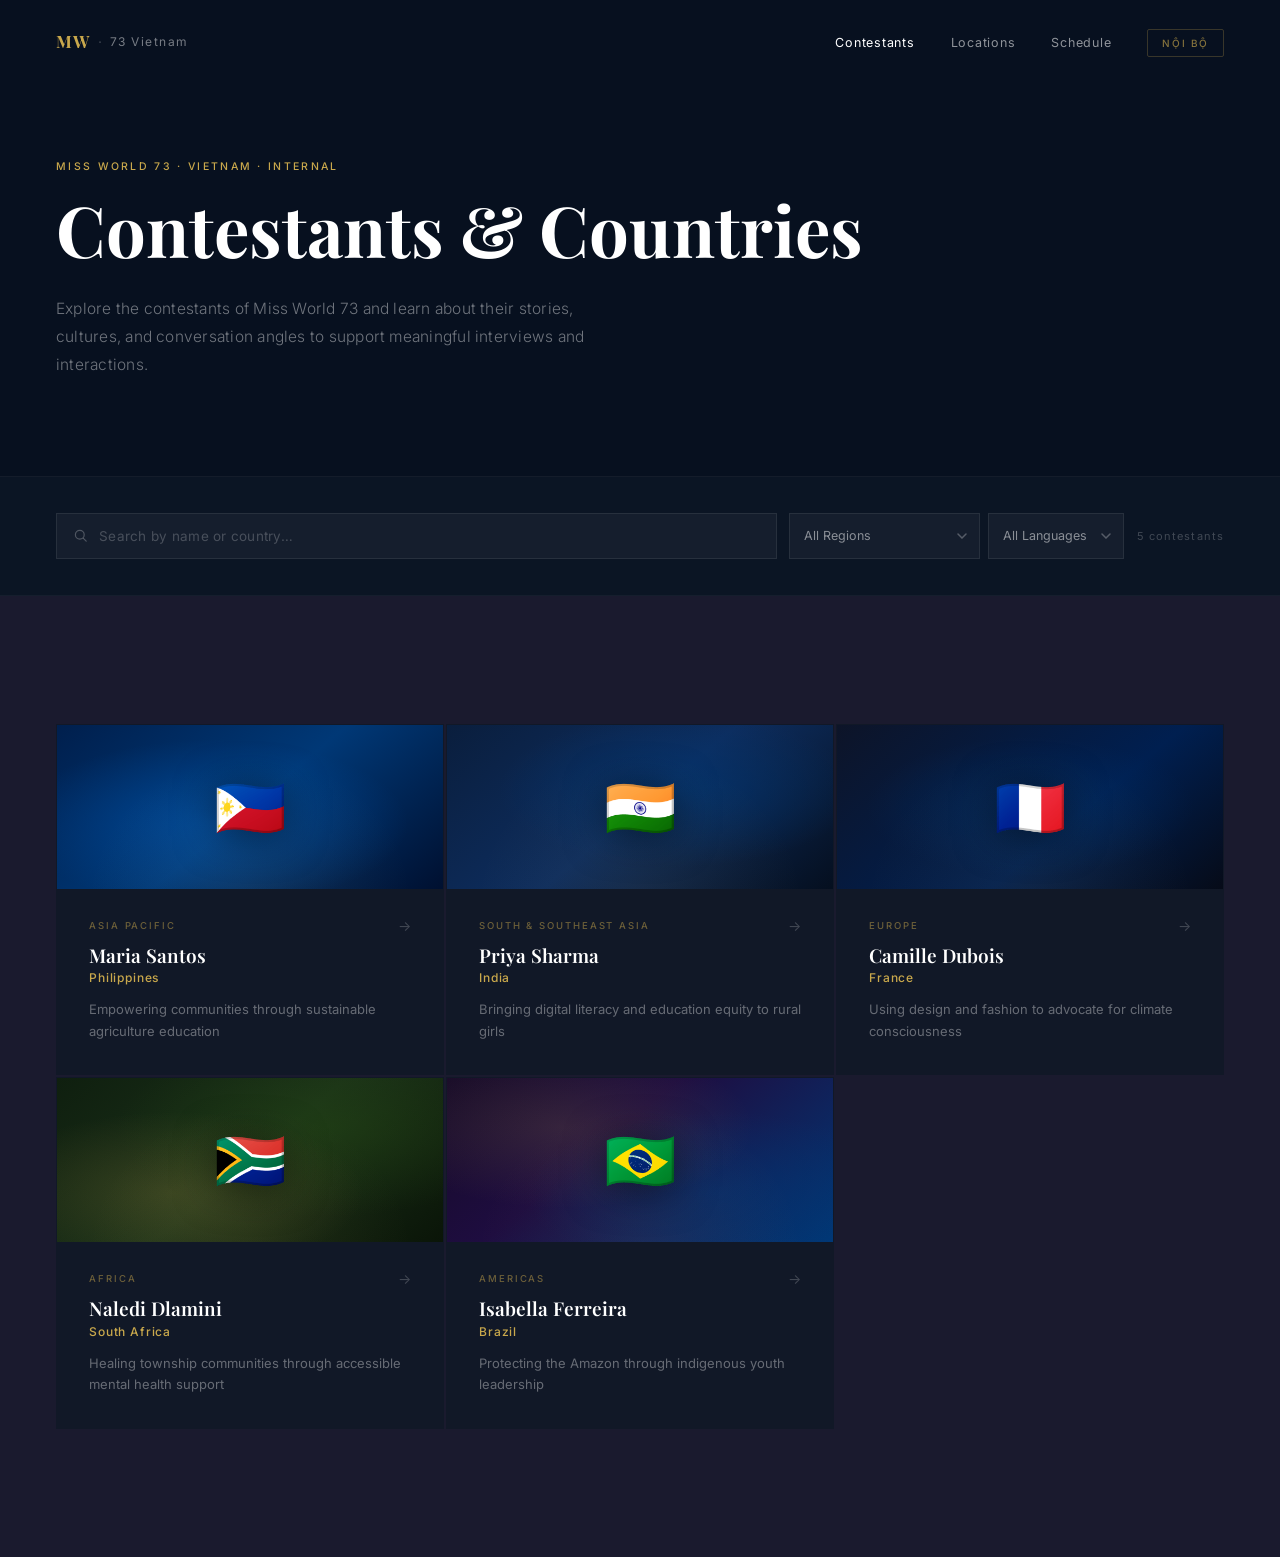
==== contestants.html @ beed7ecf "Initial commit for Miss World 73 Official Website" ====
<!DOCTYPE html>
<html lang="en">
<head>
  <meta charset="UTF-8" />
  <meta name="viewport" content="width=device-width, initial-scale=1.0" />
  <title>Contestants & Countries — Miss World 73 Vietnam</title>
  <link rel="preconnect" href="https://fonts.googleapis.com" />
  <link rel="preconnect" href="https://fonts.gstatic.com" crossorigin />
  <link href="https://fonts.googleapis.com/css2?family=Playfair+Display:ital,wght@0,400;0,600;0,700;1,400;1,600&family=Inter:wght@300;400;500;600&display=swap" rel="stylesheet" />
  <link rel="stylesheet" href="Team-Website/Prototype-v1/css/style.css" />
  <link rel="stylesheet" href="Team-Website/Prototype-v1/css/contestants.css" />
</head>
<body>

  <!-- Navigation -->
  <nav class="nav" id="nav">
    <div class="nav__inner">
      <a href="index.html" class="nav__logo">
        <span class="nav__logo-mark">MW</span>
        <span class="nav__logo-divider">·</span>
        <span class="nav__logo-text">73 Vietnam</span>
      </a>
      <ul class="nav__links">
        <li><a href="contestants.html" style="color:var(--white)">Contestants</a></li>
        <li><a href="locations.html">Locations</a></li>
        <li><a href="schedule.html">Schedule</a></li>
        <li><a href="#" class="nav__badge">Nội bộ</a></li>
      </ul>
      <button class="nav__hamburger" id="nav-hamburger" aria-label="Mở menu" aria-expanded="false">
        <span></span><span></span><span></span>
      </button>
    </div>
  </nav>

  <!-- Mobile Drawer -->
  <div class="nav__drawer" id="nav-drawer">
    <ul>
      <li><a href="index.html"><span class="nav__drawer-title">Home</span><span class="nav__drawer-sub">Miss World 73 Vietnam</span></a></li>
      <li><a href="presenter-team.html"><span class="nav__drawer-title">Connection Team</span><span class="nav__drawer-sub">Nhóm kết nối</span></a></li>
      <li><a href="contestants.html"><span class="nav__drawer-title">Contestants</span><span class="nav__drawer-sub">Thí sinh &amp; Quốc gia</span></a></li>
      <li><a href="locations.html"><span class="nav__drawer-title">Locations</span><span class="nav__drawer-sub">Địa điểm &amp; Văn hóa</span></a></li>
      <li><a href="interview-prep.html"><span class="nav__drawer-title">Interview Prep</span><span class="nav__drawer-sub">Chuẩn bị phỏng vấn</span></a></li>
      <li><a href="media-social.html"><span class="nav__drawer-title">Media &amp; Social</span><span class="nav__drawer-sub">Truyền thông</span></a></li>
      <li><a href="schedule.html"><span class="nav__drawer-title">Schedule</span><span class="nav__drawer-sub">Lịch trình sự kiện</span></a></li>
    </ul>
  </div>

  <!-- Page Header -->
  <section class="page-header">
    <div class="container">
      <div class="section-label">Miss World 73 · Vietnam · Internal</div>
      <h1 class="page-header__title">Contestants &amp; Countries</h1>
      <p class="page-header__desc">Explore the contestants of Miss World 73 and learn about their stories, cultures, and conversation angles to support meaningful interviews and interactions.</p>
    </div>
  </section>

  <!-- Search & Filter -->
  <section class="search-section">
    <div class="container">
      <div class="search-row">

        <div class="search-bar">
          <svg class="search-bar__icon" viewBox="0 0 20 20" fill="none">
            <circle cx="8.5" cy="8.5" r="5.5" stroke="currentColor" stroke-width="1.5"/>
            <path d="M13 13l3.5 3.5" stroke="currentColor" stroke-width="1.5" stroke-linecap="round"/>
          </svg>
          <input
            type="text"
            id="search-input"
            class="search-bar__input"
            placeholder="Search by name or country…"
            autocomplete="off"
          />
        </div>

        <div class="filters">
          <select id="filter-region" class="filter-select">
            <option value="">All Regions</option>
            <option value="Asia Pacific">Asia Pacific</option>
            <option value="South &amp; Southeast Asia">South &amp; Southeast Asia</option>
            <option value="Europe">Europe</option>
            <option value="Africa">Africa</option>
            <option value="Americas">Americas</option>
          </select>
          <select id="filter-language" class="filter-select">
            <option value="">All Languages</option>
            <option value="English">English</option>
            <option value="French">French</option>
            <option value="Spanish">Spanish</option>
            <option value="Portuguese">Portuguese</option>
            <option value="Hindi">Hindi</option>
            <option value="Filipino">Filipino</option>
            <option value="Zulu">Zulu</option>
            <option value="Xhosa">Xhosa</option>
            <option value="Tamil">Tamil</option>
          </select>
        </div>

        <div class="filter-count" id="filter-count"></div>

      </div>
    </div>
  </section>

  <!-- Contestant Grid -->
  <section class="contestants-section">
    <div class="container">
      <div class="contestants-grid" id="contestants-grid"></div>
      <div class="no-results" id="no-results">
        <p>No contestants match your search.</p>
      </div>
    </div>
  </section>

  <!-- Profile Modal -->
  <div class="profile-modal" id="profile-modal" aria-hidden="true">
    <div class="profile-modal__overlay" id="modal-overlay"></div>
    <div class="profile-modal__panel" id="modal-panel" role="dialog" aria-modal="true">
      <div class="profile-modal__topbar">
        <button class="profile-modal__close" id="modal-close" aria-label="Close profile">
          <svg viewBox="0 0 24 24" fill="none" width="18" height="18">
            <path d="M18 6L6 18M6 6l12 12" stroke="currentColor" stroke-width="1.5" stroke-linecap="round"/>
          </svg>
        </button>
      </div>
      <div class="profile-modal__content" id="modal-content"></div>
    </div>
  </div>

  <script src="Team-Website/Prototype-v1/js/main.js"></script>
  <script src="Team-Website/Prototype-v1/js/contestants.js"></script>
</body>
</html>
---- Team-Website/Prototype-v1/css/style.css ----
/* ============================================================
   VARIABLES
============================================================ */
:root {
  --blue:       #003876;
  --blue-mid:   #005BBB;
  --blue-soft:  #E8EFF8;
  --gold:       #C9A84C;
  --champagne:  #F5EDD6;
  --dark:       #1A1A2E;
  --mid:        #4A4A68;
  --light:      #F8F8FC;
  --white:      #ffffff;
  --hero-bg:    #07101f;

  --max-w: 1280px;
  --pad-x: 56px;
  --section-y: 128px;
}

/* ============================================================
   RESET
============================================================ */
*, *::before, *::after { margin: 0; padding: 0; box-sizing: border-box; }
html { scroll-behavior: smooth; font-size: 16px; }
body {
  font-family: 'Inter', sans-serif;
  background: var(--hero-bg);
  color: var(--light);
  overflow-x: hidden;
  -webkit-font-smoothing: antialiased;
}
a { text-decoration: none; color: inherit; }

/* ============================================================
   UTILITIES
============================================================ */
.container {
  max-width: var(--max-w);
  margin: 0 auto;
  padding: 0 var(--pad-x);
}

.section-label {
  font-size: 10.5px;
  font-weight: 500;
  letter-spacing: 0.22em;
  text-transform: uppercase;
  color: var(--gold);
  margin-bottom: 20px;
}

.reveal {
  opacity: 0;
  transform: translateY(28px);
  transition: opacity 0.75s ease, transform 0.75s ease;
}
.reveal.visible {
  opacity: 1;
  transform: translateY(0);
}

/* ============================================================
   NAVIGATION
============================================================ */
.nav {
  position: fixed;
  top: 0; left: 0; right: 0;
  z-index: 100;
  padding: 30px 0;
  transition: background 0.5s ease, padding 0.4s ease, border-color 0.5s ease;
  border-bottom: 1px solid transparent;
}
.nav.scrolled {
  background: rgba(7, 16, 31, 0.92);
  backdrop-filter: blur(16px);
  -webkit-backdrop-filter: blur(16px);
  padding: 20px 0;
  border-bottom-color: rgba(255, 255, 255, 0.06);
}

.nav__inner {
  max-width: var(--max-w);
  margin: 0 auto;
  padding: 0 var(--pad-x);
  display: flex;
  align-items: center;
  justify-content: space-between;
}

.nav__logo {
  display: flex;
  align-items: center;
  gap: 8px;
}
.nav__logo-mark {
  font-family: 'Playfair Display', serif;
  font-size: 17px;
  font-weight: 700;
  color: var(--gold);
  letter-spacing: 0.06em;
}
.nav__logo-divider {
  color: rgba(255,255,255,0.2);
  font-size: 14px;
}
.nav__logo-text {
  font-size: 12px;
  font-weight: 400;
  color: rgba(255,255,255,0.45);
  letter-spacing: 0.12em;
}

.nav__links {
  list-style: none;
  display: flex;
  align-items: center;
  gap: 36px;
}
.nav__links a {
  font-size: 12.5px;
  font-weight: 400;
  color: rgba(255,255,255,0.55);
  letter-spacing: 0.06em;
  transition: color 0.2s ease;
}
.nav__links a:hover { color: var(--white); }

.nav__badge {
  font-size: 10px !important;
  font-weight: 500 !important;
  letter-spacing: 0.16em !important;
  text-transform: uppercase;
  color: rgba(201,168,76,0.65) !important;
  border: 1px solid rgba(201,168,76,0.25);
  padding: 7px 14px;
  border-radius: 2px;
  transition: color 0.2s ease, border-color 0.2s ease !important;
}
.nav__badge:hover {
  color: var(--gold) !important;
  border-color: rgba(201,168,76,0.6) !important;
}

/* ============================================================
   NAV HAMBURGER + MOBILE DRAWER
============================================================ */
.nav__hamburger {
  display: none;
  flex-direction: column;
  justify-content: center;
  gap: 5px;
  width: 38px;
  height: 38px;
  background: none;
  border: none;
  cursor: pointer;
  padding: 4px;
}
.nav__hamburger span {
  display: block;
  width: 22px;
  height: 1.5px;
  background: rgba(255,255,255,0.65);
  transition: transform 0.32s ease, opacity 0.22s ease;
  border-radius: 1px;
}
.nav__hamburger.open span:nth-child(1) {
  transform: translateY(6.5px) rotate(45deg);
}
.nav__hamburger.open span:nth-child(2) {
  opacity: 0;
  transform: scaleX(0);
}
.nav__hamburger.open span:nth-child(3) {
  transform: translateY(-6.5px) rotate(-45deg);
}

.nav__drawer {
  position: fixed;
  inset: 0;
  z-index: 98;
  background: rgba(4, 10, 22, 0.97);
  backdrop-filter: blur(20px);
  -webkit-backdrop-filter: blur(20px);
  display: flex;
  flex-direction: column;
  justify-content: center;
  padding: 100px 40px 80px;
  transform: translateX(100%);
  transition: transform 0.48s cubic-bezier(0.76, 0, 0.24, 1);
  pointer-events: none;
}
.nav__drawer.open {
  transform: translateX(0);
  pointer-events: all;
}
.nav__drawer ul {
  list-style: none;
  padding: 0;
  margin: 0;
}
.nav__drawer ul li {
  border-bottom: 1px solid rgba(255,255,255,0.06);
}
.nav__drawer ul li a {
  display: flex;
  flex-direction: column;
  padding: 18px 0;
  gap: 4px;
  text-decoration: none;
  transition: padding-left 0.25s ease;
}
.nav__drawer ul li a:hover {
  padding-left: 8px;
}
.nav__drawer ul li a .nav__drawer-title {
  font-family: 'Playfair Display', serif;
  font-size: clamp(22px, 5.5vw, 34px);
  font-weight: 600;
  color: rgba(255,255,255,0.75);
  transition: color 0.2s ease;
  line-height: 1.1;
}
.nav__drawer ul li a:hover .nav__drawer-title {
  color: var(--white);
}
.nav__drawer-sub {
  font-family: 'Inter', sans-serif;
  font-size: 10px;
  font-weight: 500;
  letter-spacing: 0.18em;
  text-transform: uppercase;
  color: rgba(201,168,76,0.5);
}

/* ============================================================
   HERO
============================================================ */
.hero {
  position: relative;
  height: 100vh;
  min-height: 600px;
  display: flex;
  align-items: center;
  overflow: hidden;
}

/* Hero photo layer */
.hero__photo {
  position: absolute;
  inset: 0;
  overflow: hidden;
}
.hero__photo img {
  width: 100%;
  height: 100%;
  object-fit: cover;
  object-position: center 60%;
  display: block;
}

/* Dark navy overlay on top of photo */
.hero__bg {
  position: absolute;
  inset: 0;
  background: rgba(4, 10, 22, 0.62);
}

/* Grain texture overlay */
.hero__bg::after {
  content: '';
  position: absolute;
  inset: 0;
  opacity: 0.3;
  background-image: url("data:image/svg+xml,%3Csvg xmlns='http://www.w3.org/2000/svg' width='300' height='300'%3E%3Cfilter id='n'%3E%3CfeTurbulence type='fractalNoise' baseFrequency='0.75' numOctaves='4' stitchTiles='stitch'/%3E%3C/filter%3E%3Crect width='300' height='300' filter='url(%23n)' opacity='0.08'/%3E%3C/svg%3E");
  background-size: 300px 300px;
  pointer-events: none;
}

/* Bottom fade */
.hero__vignette {
  position: absolute;
  inset: 0;
  background: linear-gradient(to bottom, transparent 55%, rgba(7,16,31,0.85) 100%);
  pointer-events: none;
}

/* Subtle gold accent line — decorative */
.hero__bg::before {
  content: '';
  position: absolute;
  left: var(--pad-x);
  top: 50%;
  transform: translateY(-50%);
  width: 1px;
  height: 180px;
  background: linear-gradient(to bottom, transparent, rgba(201,168,76,0.4), transparent);
}

.hero__content {
  position: relative;
  z-index: 2;
  max-width: var(--max-w);
  margin: 0 auto;
  padding: 0 var(--pad-x);
  padding-top: 72px;
  width: 100%;
}

.hero__label {
  font-size: 13px;
  font-weight: 500;
  letter-spacing: 0.18em;
  text-transform: uppercase;
  color: var(--gold);
  margin-bottom: 48px;
  opacity: 0;
  animation: fadeUp 0.9s ease 0.4s forwards;
}

.hero__headline {
  font-family: 'Playfair Display', serif;
  line-height: 0.9;
  margin-bottom: 48px;
  display: flex;
  flex-direction: column;
}

.line {
  display: block;
  font-size: clamp(44px, 6vw, 88px);
  font-weight: 700;
  color: var(--white);
  opacity: 0;
}
.line--1 {
  animation: fadeUp 0.9s ease 0.6s forwards;
  font-weight: 400;
  font-size: clamp(28px, 3.2vw, 48px);
  color: rgba(255,255,255,0.55);
  margin-bottom: 8px;
}
.line--2 {
  animation: fadeUp 0.9s ease 0.75s forwards;
  color: var(--white);
  font-weight: 700;
}

.hero__sub {
  font-size: 15px;
  font-weight: 300;
  color: rgba(255,255,255,0.48);
  line-height: 1.8;
  max-width: 500px;
  letter-spacing: 0.02em;
  opacity: 0;
  animation: fadeUp 0.9s ease 1.1s forwards;
}

.hero__scroll {
  position: absolute;
  bottom: 52px;
  left: 50%;
  transform: translateX(-50%);
  z-index: 2;
  display: flex;
  flex-direction: column;
  align-items: center;
  gap: 10px;
  opacity: 0;
  animation: fadeIn 1s ease 1.5s forwards;
}
.hero__scroll-label {
  font-size: 9.5px;
  font-weight: 500;
  letter-spacing: 0.22em;
  text-transform: uppercase;
  color: rgba(255,255,255,0.28);
}
.hero__scroll-line {
  width: 1px;
  height: 52px;
  background: linear-gradient(to bottom, rgba(201,168,76,0.55), transparent);
  animation: pulse 2.2s ease infinite;
}

/* ============================================================
   MISSION
============================================================ */
.mission {
  background: var(--light);
  color: var(--dark);
  padding: var(--section-y) 0;
}

.mission__intro {
  text-align: center;
  margin-bottom: 88px;
}
.mission__intro .section-label { color: var(--blue); }

.mission__heading {
  font-family: 'Playfair Display', serif;
  font-size: clamp(34px, 3.8vw, 54px);
  font-weight: 600;
  color: var(--dark);
  line-height: 1.18;
  max-width: 640px;
  margin: 0 auto 28px;
}
.mission__heading em {
  font-style: italic;
  color: var(--blue);
}

.mission__body {
  font-size: 15.5px;
  font-weight: 400;
  color: var(--mid);
  line-height: 1.8;
  max-width: 540px;
  margin: 0 auto;
}

.pillars {
  display: grid;
  grid-template-columns: repeat(3, 1fr);
  gap: 2px;
}

.pillar {
  background: var(--white);
  padding: 52px 44px;
  transition: background 0.3s ease;
}
.pillar:hover { background: var(--champagne); }

.pillar__num {
  font-size: 10px;
  font-weight: 500;
  letter-spacing: 0.22em;
  color: var(--gold);
  margin-bottom: 22px;
}
.pillar__title {
  font-family: 'Playfair Display', serif;
  font-size: 21px;
  font-weight: 600;
  color: var(--dark);
  margin-bottom: 16px;
  line-height: 1.25;
}
.pillar__text {
  font-size: 14.5px;
  color: var(--mid);
  line-height: 1.75;
}

/* ============================================================
   HUB
============================================================ */
.hub {
  background: var(--dark);
  padding: var(--section-y) 0;
}

.hub__header {
  margin-bottom: 60px;
}
.hub__heading {
  font-family: 'Playfair Display', serif;
  font-size: clamp(30px, 3.2vw, 46px);
  font-weight: 600;
  color: var(--white);
  margin-top: 8px;
  line-height: 1.2;
}

/* ============================================================
   GRID + CARDS
============================================================ */
.grid {
  display: grid;
  grid-template-columns: repeat(3, 1fr);
  gap: 2px;
}

.card {
  display: flex;
  flex-direction: column;
  background: #111827;
  overflow: hidden;
  transition: transform 0.32s ease;
  cursor: pointer;
}
.card:not(.card--disabled):hover {
  transform: translateY(-4px);
}
.card:not(.card--disabled):hover .card__visual-bg {
  transform: scale(1.06);
}
.card:not(.card--disabled):hover .card__arrow {
  transform: translateX(5px);
}

.card__visual {
  height: 196px;
  position: relative;
  overflow: hidden;
}

.card__visual-bg {
  position: absolute;
  inset: 0;
  transition: transform 0.55s ease;
}

/* Card visual gradients */
.card__visual-bg--blue {
  background:
    radial-gradient(ellipse at 40% 60%, rgba(0,91,187,0.5) 0%, transparent 60%),
    linear-gradient(140deg, #001f4d 0%, #003876 50%, #001030 100%);
}
.card__visual-bg--globe {
  background:
    radial-gradient(ellipse at 60% 40%, rgba(0,56,118,0.6) 0%, transparent 55%),
    linear-gradient(140deg, #0a1e3d 0%, #0d2d5e 50%, #050f1f 100%);
}
.card__visual-bg--vietnam {
  background:
    radial-gradient(ellipse at 30% 70%, rgba(201,168,76,0.18) 0%, transparent 50%),
    radial-gradient(ellipse at 70% 30%, rgba(40,80,20,0.4) 0%, transparent 55%),
    linear-gradient(140deg, #0f1f0f 0%, #1a3018 50%, #0a1508 100%);
}
.card__visual-bg--interview {
  background:
    radial-gradient(ellipse at 50% 50%, rgba(0,56,118,0.4) 0%, transparent 60%),
    linear-gradient(140deg, #0d1428 0%, #001f50 60%, #060b18 100%);
}
.card__visual-bg--media {
  background:
    radial-gradient(ellipse at 30% 30%, rgba(201,168,76,0.15) 0%, transparent 50%),
    radial-gradient(ellipse at 70% 70%, rgba(0,56,118,0.4) 0%, transparent 50%),
    linear-gradient(140deg, #160a28 0%, #1e0d40 40%, #003876 100%);
}
.card__visual-bg--schedule {
  background:
    radial-gradient(ellipse at 50% 40%, rgba(201,168,76,0.2) 0%, transparent 55%),
    linear-gradient(140deg, #1a1208 0%, #2e1f06 40%, #0f0a03 100%);
}
.card__visual-bg--casting {
  background: linear-gradient(140deg, #111111 0%, #1c1c1c 100%);
}

/* Subtle glow element inside card visual */
.card__visual-glow {
  position: absolute;
  inset: 0;
  background: radial-gradient(ellipse at 50% 110%, rgba(201,168,76,0.08) 0%, transparent 60%);
}

.card__body {
  padding: 32px 36px 36px;
  flex: 1;
  display: flex;
  flex-direction: column;
}

.card__meta {
  display: flex;
  align-items: center;
  justify-content: space-between;
  margin-bottom: 14px;
}

.card__num {
  font-size: 10px;
  font-weight: 500;
  letter-spacing: 0.22em;
  text-transform: uppercase;
  color: var(--gold);
}
.card__num--muted { color: rgba(255,255,255,0.18); }

.card__arrow {
  font-size: 16px;
  color: rgba(255,255,255,0.3);
  transition: transform 0.2s ease, color 0.2s ease;
}
.card:not(.card--disabled):hover .card__arrow { color: var(--gold); }

.card__title {
  font-family: 'Playfair Display', serif;
  font-size: 21px;
  font-weight: 600;
  color: var(--white);
  margin-bottom: 12px;
  line-height: 1.2;
}
.card__title--muted { color: rgba(255,255,255,0.22); }

.card__desc {
  font-size: 13.5px;
  color: rgba(255,255,255,0.42);
  line-height: 1.7;
  flex: 1;
}
.card__desc--muted { color: rgba(255,255,255,0.16); }

.card__soon {
  font-size: 9.5px;
  font-weight: 500;
  letter-spacing: 0.18em;
  text-transform: uppercase;
  color: rgba(255,255,255,0.22);
  border: 1px solid rgba(255,255,255,0.1);
  padding: 5px 10px;
  border-radius: 2px;
}

/* ============================================================
   FOOTER
============================================================ */
.footer {
  background: var(--hero-bg);
  border-top: 1px solid rgba(255,255,255,0.05);
  padding: 60px 0;
}

.footer__inner {
  display: flex;
  align-items: center;
  justify-content: space-between;
}

.footer__wordmark {
  display: block;
  font-family: 'Playfair Display', serif;
  font-size: 15px;
  font-weight: 600;
  color: rgba(255,255,255,0.7);
  margin-bottom: 8px;
  letter-spacing: 0.04em;
}
.footer__note {
  font-size: 12px;
  color: rgba(255,255,255,0.25);
  letter-spacing: 0.03em;
}
.footer__tag {
  font-size: 11px;
  color: rgba(255,255,255,0.18);
  letter-spacing: 0.12em;
  text-transform: uppercase;
}

/* ============================================================
   QUICK ACCESS
============================================================ */
.quick-access {
  background: #0b1524;
  border-top: 1px solid rgba(255,255,255,0.04);
  border-bottom: 1px solid rgba(255,255,255,0.04);
  padding: 56px 0;
}

.quick-access__header {
  margin-bottom: 28px;
}
.quick-access__header .section-label {
  margin-bottom: 0;
}

.quick-grid {
  display: grid;
  grid-template-columns: repeat(4, 1fr);
  gap: 2px;
}

.qcard {
  display: flex;
  flex-direction: column;
  padding: 28px 32px 32px;
  background: #111827;
  border: 1px solid rgba(201,168,76,0.08);
  transition: background 0.25s ease, border-color 0.25s ease;
  position: relative;
}
.qcard:hover {
  background: #151f30;
  border-color: rgba(201,168,76,0.25);
}
.qcard:hover .qcard__arrow {
  transform: translateX(4px);
  color: var(--gold);
}

.qcard__num {
  font-size: 10px;
  font-weight: 500;
  letter-spacing: 0.22em;
  color: rgba(201,168,76,0.5);
  margin-bottom: 16px;
}
.qcard__title {
  font-family: 'Playfair Display', serif;
  font-size: 17px;
  font-weight: 600;
  color: var(--white);
  margin-bottom: 6px;
  line-height: 1.2;
}
.qcard__sub {
  font-size: 12.5px;
  color: rgba(255,255,255,0.35);
  line-height: 1.5;
  flex: 1;
  margin-bottom: 20px;
}
.qcard__arrow {
  font-size: 15px;
  color: rgba(255,255,255,0.2);
  transition: transform 0.2s ease, color 0.2s ease;
  align-self: flex-start;
}

/* ============================================================
   INTERNAL RESOURCES
============================================================ */
.resources {
  background: var(--white);
  color: var(--dark);
  padding: var(--section-y) 0;
}

.resources__header {
  margin-bottom: 64px;
}
.resources__header .section-label { color: var(--blue); }

.resources__heading {
  font-family: 'Playfair Display', serif;
  font-size: clamp(28px, 3vw, 42px);
  font-weight: 600;
  color: var(--dark);
  margin-top: 8px;
  line-height: 1.2;
}

.resources__grid {
  display: grid;
  grid-template-columns: repeat(3, 1fr);
  gap: 2px;
}

.rblock {
  background: var(--light);
  padding: 44px 40px;
}

.rblock__title {
  font-family: 'Playfair Display', serif;
  font-size: 18px;
  font-weight: 600;
  color: var(--dark);
  margin-bottom: 28px;
  padding-bottom: 16px;
  border-bottom: 1px solid rgba(0,0,0,0.08);
}

/* Document links */
.rblock__list {
  list-style: none;
  display: flex;
  flex-direction: column;
  gap: 2px;
}
.rblock__list li a {
  display: block;
  font-size: 13.5px;
  color: var(--blue);
  padding: 10px 12px;
  background: var(--white);
  border-left: 2px solid transparent;
  transition: border-color 0.2s ease, background 0.2s ease;
  line-height: 1.45;
}
.rblock__list li a:hover {
  border-left-color: var(--gold);
  background: var(--champagne);
  color: var(--dark);
}

/* Notices */
.notices {
  display: flex;
  flex-direction: column;
  gap: 2px;
}
.notice {
  background: var(--white);
  padding: 16px;
  display: grid;
  grid-template-columns: 52px 1fr;
  gap: 12px;
  align-items: start;
}
.notice__date {
  font-size: 11px;
  font-weight: 500;
  color: var(--gold);
  letter-spacing: 0.04em;
  padding-top: 1px;
}
.notice__text {
  font-size: 13px;
  color: var(--mid);
  line-height: 1.55;
}

/* Contacts */
.contacts {
  display: flex;
  flex-direction: column;
  gap: 2px;
}
.contact {
  background: var(--white);
  padding: 16px;
}
.contact__name {
  font-size: 14px;
  font-weight: 500;
  color: var(--dark);
  margin-bottom: 4px;
}
.contact__role {
  font-size: 12px;
  color: var(--mid);
  letter-spacing: 0.02em;
}

/* ============================================================
   ANIMATIONS
============================================================ */
@keyframes fadeUp {
  from { opacity: 0; transform: translateY(22px); }
  to   { opacity: 1; transform: translateY(0); }
}
@keyframes fadeIn {
  from { opacity: 0; }
  to   { opacity: 1; }
}
@keyframes pulse {
  0%, 100% { opacity: 0.5; transform: scaleY(1); }
  50%       { opacity: 1;   transform: scaleY(1.08); }
}

/* ============================================================
   RESPONSIVE
============================================================ */
@media (max-width: 1024px) {
  :root { --pad-x: 40px; }
  .grid { grid-template-columns: repeat(2, 1fr); }
  .pillars { grid-template-columns: 1fr; gap: 2px; }
  .quick-grid { grid-template-columns: repeat(2, 1fr); }
  .resources__grid { grid-template-columns: 1fr; }
}

@media (max-width: 768px) {
  :root {
    --pad-x: 24px;
    --section-y: 88px;
  }

  .nav__links { display: none !important; }
  .nav__hamburger { display: flex; }
  .nav__inner { padding: 0 24px; }

  .hero__content { padding: 0 24px; padding-top: 80px; }
  .hero__bg::before { display: none; }

  .grid { grid-template-columns: 1fr; }
  .quick-grid { grid-template-columns: 1fr; }
  .resources__grid { grid-template-columns: 1fr; }

  .footer__inner { flex-direction: column; gap: 20px; text-align: center; }
}

@media (max-width: 480px) {
  .line { font-size: clamp(52px, 14vw, 72px); }
}
---- Team-Website/Prototype-v1/css/contestants.css ----
/* ============================================================
   CONTESTANTS PAGE — contestants.css
   Extends style.css — all CSS variables + base styles inherited
============================================================ */

/* ============================================================
   PAGE HEADER
============================================================ */
.page-header {
  background: var(--hero-bg);
  padding: 160px 0 96px;
  border-bottom: 1px solid rgba(255,255,255,0.05);
}

.page-header__title {
  font-family: 'Playfair Display', serif;
  font-size: clamp(38px, 5.5vw, 76px);
  font-weight: 700;
  color: var(--white);
  line-height: 1.05;
  margin: 14px 0 28px;
}

.page-header__desc {
  font-size: 15.5px;
  font-weight: 300;
  color: rgba(255,255,255,0.42);
  line-height: 1.82;
  max-width: 560px;
  letter-spacing: 0.015em;
}

/* ============================================================
   SEARCH & FILTER
============================================================ */
.search-section {
  background: #0b1524;
  padding: 36px 0;
  border-bottom: 1px solid rgba(255,255,255,0.04);
}

.search-row {
  display: flex;
  align-items: center;
  gap: 12px;
  flex-wrap: wrap;
}

.search-bar {
  flex: 1;
  min-width: 220px;
  display: flex;
  align-items: center;
  gap: 10px;
  background: rgba(255,255,255,0.04);
  border: 1px solid rgba(255,255,255,0.08);
  padding: 0 16px;
  height: 46px;
  transition: border-color 0.2s ease;
}
.search-bar:focus-within {
  border-color: rgba(201,168,76,0.3);
}
.search-bar__icon {
  color: rgba(255,255,255,0.25);
  flex-shrink: 0;
  width: 16px;
  height: 16px;
}
.search-bar__input {
  flex: 1;
  background: none;
  border: none;
  outline: none;
  font-family: 'Inter', sans-serif;
  font-size: 13.5px;
  font-weight: 400;
  color: var(--white);
  letter-spacing: 0.02em;
}
.search-bar__input::placeholder {
  color: rgba(255,255,255,0.22);
}

.filters {
  display: flex;
  gap: 8px;
}

.filter-select {
  height: 46px;
  padding: 0 36px 0 14px;
  background: rgba(255,255,255,0.04) url("data:image/svg+xml,%3Csvg xmlns='http://www.w3.org/2000/svg' width='10' height='6'%3E%3Cpath d='M1 1l4 4 4-4' stroke='rgba(255,255,255,0.28)' stroke-width='1.5' fill='none' stroke-linecap='round'/%3E%3C/svg%3E") no-repeat right 12px center;
  border: 1px solid rgba(255,255,255,0.08);
  appearance: none;
  -webkit-appearance: none;
  font-family: 'Inter', sans-serif;
  font-size: 12.5px;
  color: rgba(255,255,255,0.5);
  cursor: pointer;
  transition: border-color 0.2s ease, color 0.2s ease;
}
.filter-select:focus {
  outline: none;
  border-color: rgba(201,168,76,0.3);
  color: var(--white);
}
.filter-select option {
  background: #0d1e3d;
  color: var(--white);
}

.filter-count {
  font-size: 11px;
  color: rgba(255,255,255,0.22);
  letter-spacing: 0.1em;
  white-space: nowrap;
  min-width: 88px;
  text-align: right;
}

/* ============================================================
   CONTESTANTS SECTION + GRID
============================================================ */
.contestants-section {
  background: var(--dark);
  padding: var(--section-y) 0;
  min-height: 500px;
}

.contestants-grid {
  display: grid;
  grid-template-columns: repeat(3, 1fr);
  gap: 2px;
}

.no-results {
  display: none;
  text-align: center;
  padding: 80px 0;
  color: rgba(255,255,255,0.22);
  font-size: 14px;
  letter-spacing: 0.04em;
}

/* ============================================================
   CONTESTANT CARDS
============================================================ */
.ccard {
  display: flex;
  flex-direction: column;
  background: #111827;
  cursor: pointer;
  overflow: hidden;
  transition: transform 0.32s ease, border-color 0.25s ease;
  border: 1px solid transparent;
}
.ccard:hover {
  transform: translateY(-4px);
  border-color: rgba(201,168,76,0.14);
}
.ccard:hover .ccard__visual {
  transform: scale(1.03);
}
.ccard:hover .ccard__arrow {
  transform: translateX(5px);
  color: var(--gold);
}

.ccard__visual {
  height: 164px;
  display: flex;
  align-items: center;
  justify-content: center;
  position: relative;
  overflow: hidden;
  transition: transform 0.55s ease;
}

/* Card gradients — mirroring homepage card palette */
.ccard__visual--blue {
  background:
    radial-gradient(ellipse at 40% 60%, rgba(0,91,187,0.5) 0%, transparent 60%),
    linear-gradient(140deg, #001f4d 0%, #003876 50%, #001030 100%);
}
.ccard__visual--globe {
  background:
    radial-gradient(ellipse at 60% 40%, rgba(0,56,118,0.6) 0%, transparent 55%),
    linear-gradient(140deg, #0a1e3d 0%, #0d2d5e 50%, #050f1f 100%);
}
.ccard__visual--interview {
  background:
    radial-gradient(ellipse at 50% 50%, rgba(0,56,118,0.4) 0%, transparent 60%),
    linear-gradient(140deg, #0d1428 0%, #001f50 60%, #060b18 100%);
}
.ccard__visual--vietnam {
  background:
    radial-gradient(ellipse at 30% 70%, rgba(201,168,76,0.18) 0%, transparent 50%),
    radial-gradient(ellipse at 70% 30%, rgba(40,80,20,0.4) 0%, transparent 55%),
    linear-gradient(140deg, #0f1f0f 0%, #1a3018 50%, #0a1508 100%);
}
.ccard__visual--media {
  background:
    radial-gradient(ellipse at 30% 30%, rgba(201,168,76,0.15) 0%, transparent 50%),
    radial-gradient(ellipse at 70% 70%, rgba(0,56,118,0.4) 0%, transparent 50%),
    linear-gradient(140deg, #160a28 0%, #1e0d40 40%, #003876 100%);
}

.ccard__flag {
  font-size: 58px;
  line-height: 1;
  filter: drop-shadow(0 4px 20px rgba(0,0,0,0.5));
  position: relative;
  z-index: 1;
}

/* Subtle bottom glow */
.ccard__visual::after {
  content: '';
  position: absolute;
  inset: 0;
  background: radial-gradient(ellipse at 50% 110%, rgba(201,168,76,0.07) 0%, transparent 60%);
  pointer-events: none;
}

.ccard__body {
  padding: 28px 32px 32px;
  flex: 1;
  display: flex;
  flex-direction: column;
}

.ccard__meta {
  display: flex;
  align-items: center;
  justify-content: space-between;
  margin-bottom: 10px;
}
.ccard__region {
  font-size: 9.5px;
  font-weight: 500;
  letter-spacing: 0.2em;
  text-transform: uppercase;
  color: rgba(201,168,76,0.5);
}
.ccard__arrow {
  font-size: 14px;
  color: rgba(255,255,255,0.2);
  transition: transform 0.2s ease, color 0.2s ease;
}

.ccard__name {
  font-family: 'Playfair Display', serif;
  font-size: 19px;
  font-weight: 600;
  color: var(--white);
  margin-bottom: 4px;
  line-height: 1.2;
}
.ccard__country {
  font-size: 12px;
  font-weight: 500;
  color: var(--gold);
  letter-spacing: 0.07em;
  margin-bottom: 14px;
}
.ccard__tagline {
  font-size: 13px;
  color: rgba(255,255,255,0.36);
  line-height: 1.65;
  flex: 1;
}

/* ============================================================
   PROFILE MODAL
============================================================ */
.profile-modal {
  position: fixed;
  inset: 0;
  z-index: 500;
  display: flex;
  align-items: center;
  justify-content: center;
  padding: 24px;
  opacity: 0;
  pointer-events: none;
  transition: opacity 0.3s ease;
}
.profile-modal.open {
  opacity: 1;
  pointer-events: all;
}

.profile-modal__overlay {
  position: absolute;
  inset: 0;
  background: rgba(7, 16, 31, 0.88);
  backdrop-filter: blur(6px);
  -webkit-backdrop-filter: blur(6px);
  cursor: pointer;
}

.profile-modal__panel {
  position: relative;
  z-index: 1;
  background: #111827;
  border: 1px solid rgba(201,168,76,0.1);
  max-width: 840px;
  width: 100%;
  max-height: 88vh;
  overflow-y: auto;
  transform: translateY(28px);
  transition: transform 0.35s ease;
  scrollbar-width: thin;
  scrollbar-color: rgba(201,168,76,0.18) transparent;
}
.profile-modal__panel::-webkit-scrollbar { width: 4px; }
.profile-modal__panel::-webkit-scrollbar-track { background: transparent; }
.profile-modal__panel::-webkit-scrollbar-thumb { background: rgba(201,168,76,0.18); }
.profile-modal.open .profile-modal__panel {
  transform: translateY(0);
}

.profile-modal__topbar {
  position: sticky;
  top: 0;
  z-index: 10;
  background: rgba(17,24,39,0.96);
  backdrop-filter: blur(8px);
  -webkit-backdrop-filter: blur(8px);
  border-bottom: 1px solid rgba(255,255,255,0.05);
  display: flex;
  justify-content: flex-end;
  padding: 14px 18px;
}

.profile-modal__close {
  background: rgba(255,255,255,0.04);
  border: 1px solid rgba(255,255,255,0.1);
  color: rgba(255,255,255,0.45);
  width: 34px;
  height: 34px;
  display: flex;
  align-items: center;
  justify-content: center;
  cursor: pointer;
  transition: color 0.2s ease, border-color 0.2s ease, background 0.2s ease;
}
.profile-modal__close:hover {
  color: var(--white);
  border-color: rgba(255,255,255,0.25);
  background: rgba(255,255,255,0.08);
}

.profile-modal__content {
  padding: 0 52px 60px;
}

/* ── Profile header ─────────────────────────────────────── */
.profile-header {
  display: flex;
  align-items: flex-start;
  gap: 32px;
  padding: 44px 0 40px;
  border-bottom: 1px solid rgba(255,255,255,0.06);
  margin-bottom: 44px;
}

.profile-flag-block {
  flex-shrink: 0;
  width: 88px;
  height: 88px;
  display: flex;
  align-items: center;
  justify-content: center;
  background: rgba(255,255,255,0.03);
  border: 1px solid rgba(255,255,255,0.06);
  font-size: 52px;
  line-height: 1;
}

.profile-intro .section-label {
  color: var(--gold);
  margin-bottom: 10px;
}
.profile-name {
  font-family: 'Playfair Display', serif;
  font-size: clamp(26px, 3.5vw, 42px);
  font-weight: 700;
  color: var(--white);
  line-height: 1.1;
  margin-bottom: 14px;
}
.profile-tagline-text {
  font-size: 14px;
  color: rgba(255,255,255,0.4);
  line-height: 1.72;
  max-width: 480px;
}

/* ── Basic info row ─────────────────────────────────────── */
.profile-basics {
  display: grid;
  grid-template-columns: repeat(4, 1fr);
  gap: 2px;
  margin-bottom: 52px;
}
.profile-basic {
  background: rgba(255,255,255,0.03);
  border: 1px solid rgba(255,255,255,0.05);
  padding: 18px 20px;
  display: flex;
  flex-direction: column;
  gap: 6px;
}
.profile-basic__label {
  font-size: 9px;
  font-weight: 500;
  letter-spacing: 0.2em;
  text-transform: uppercase;
  color: rgba(201,168,76,0.55);
}
.profile-basic__value {
  font-size: 13px;
  color: rgba(255,255,255,0.72);
  line-height: 1.45;
}

/* ── Profile sections ───────────────────────────────────── */
.profile-section {
  margin-bottom: 44px;
}
.profile-section:last-child { margin-bottom: 0; }

.profile-section__title {
  font-family: 'Playfair Display', serif;
  font-size: 17px;
  font-weight: 600;
  color: var(--white);
  margin-bottom: 18px;
  padding-bottom: 12px;
  border-bottom: 1px solid rgba(255,255,255,0.06);
}
.profile-section p {
  font-size: 14px;
  color: rgba(255,255,255,0.55);
  line-height: 1.84;
}

/* ── Project block ──────────────────────────────────────── */
.project-block {
  background: rgba(201,168,76,0.04);
  border: 1px solid rgba(201,168,76,0.1);
  border-left: 3px solid rgba(201,168,76,0.45);
  padding: 24px 28px;
}
.project-block__name {
  font-family: 'Playfair Display', serif;
  font-size: 15px;
  font-weight: 600;
  color: var(--gold);
  margin-bottom: 10px;
}
.project-block p {
  font-size: 13.5px;
  color: rgba(255,255,255,0.5);
  line-height: 1.8;
}

/* ── Culture grid ───────────────────────────────────────── */
.culture-grid {
  display: grid;
  grid-template-columns: 1fr 1fr;
  gap: 2px;
}
.culture-item {
  background: rgba(255,255,255,0.03);
  border: 1px solid rgba(255,255,255,0.05);
  padding: 20px 22px;
}
.culture-item__label {
  font-size: 9px;
  font-weight: 500;
  letter-spacing: 0.18em;
  text-transform: uppercase;
  color: rgba(201,168,76,0.55);
  margin-bottom: 12px;
}
.culture-item__value {
  font-size: 13px;
  color: rgba(255,255,255,0.6);
  line-height: 1.6;
}
.culture-item ul {
  list-style: none;
  padding: 0;
  margin: 0;
  display: flex;
  flex-direction: column;
  gap: 6px;
}
.culture-item li {
  font-size: 13px;
  color: rgba(255,255,255,0.58);
  line-height: 1.55;
  padding-left: 14px;
  position: relative;
}
.culture-item li::before {
  content: '—';
  position: absolute;
  left: 0;
  color: rgba(201,168,76,0.35);
  font-size: 11px;
}

/* ── Conversation starters ──────────────────────────────── */
.conversation-list {
  list-style: none;
  padding: 0;
  margin: 0;
  display: flex;
  flex-direction: column;
  gap: 2px;
  counter-reset: conv;
}
.conversation-list li {
  counter-increment: conv;
  background: rgba(255,255,255,0.03);
  border: 1px solid rgba(255,255,255,0.05);
  padding: 18px 20px 18px 54px;
  font-size: 13.5px;
  color: rgba(255,255,255,0.58);
  line-height: 1.68;
  position: relative;
}
.conversation-list li::before {
  content: counter(conv, decimal-leading-zero);
  position: absolute;
  left: 20px;
  top: 20px;
  font-size: 10px;
  font-weight: 500;
  letter-spacing: 0.1em;
  color: rgba(201,168,76,0.45);
}

/* ── Fun facts ──────────────────────────────────────────── */
.fun-facts-list {
  list-style: none;
  padding: 0;
  margin: 0;
  display: flex;
  flex-direction: column;
  gap: 2px;
}
.fun-facts-list li {
  background: rgba(255,255,255,0.03);
  border: 1px solid rgba(255,255,255,0.05);
  padding: 16px 20px 16px 44px;
  font-size: 13.5px;
  color: rgba(255,255,255,0.52);
  line-height: 1.65;
  position: relative;
}
.fun-facts-list li::before {
  content: '★';
  position: absolute;
  left: 18px;
  top: 18px;
  font-size: 9px;
  color: rgba(201,168,76,0.4);
}

/* ── Pronunciation ──────────────────────────────────────── */
.pronunciation-grid {
  display: flex;
  gap: 2px;
}
.pronunciation-item {
  flex: 1;
  background: rgba(255,255,255,0.03);
  border: 1px solid rgba(255,255,255,0.05);
  padding: 22px 26px;
}
.pronunciation-item__label {
  font-size: 9px;
  font-weight: 500;
  letter-spacing: 0.18em;
  text-transform: uppercase;
  color: rgba(201,168,76,0.55);
  margin-bottom: 10px;
}
.pronunciation-item__phonetic {
  font-family: 'Playfair Display', serif;
  font-size: 20px;
  font-style: italic;
  color: rgba(255,255,255,0.78);
  letter-spacing: 0.04em;
}

/* ============================================================
   RESPONSIVE
============================================================ */
@media (max-width: 1024px) {
  .contestants-grid { grid-template-columns: repeat(2, 1fr); }
  .profile-basics { grid-template-columns: repeat(2, 1fr); }
  .culture-grid { grid-template-columns: 1fr; }
}

@media (max-width: 768px) {
  .page-header { padding: 120px 0 64px; }
  .search-row { flex-direction: column; align-items: stretch; }
  .filters { flex-direction: column; }
  .filter-count { text-align: left; }
  .contestants-grid { grid-template-columns: 1fr; }
  .profile-modal { padding: 0; align-items: flex-end; }
  .profile-modal__panel { max-height: 92vh; }
  .profile-modal__content { padding: 0 24px 48px; }
  .profile-header { flex-direction: column; gap: 20px; }
  .pronunciation-grid { flex-direction: column; }
}

@media (max-width: 480px) {
  .profile-basics { grid-template-columns: 1fr; }
}
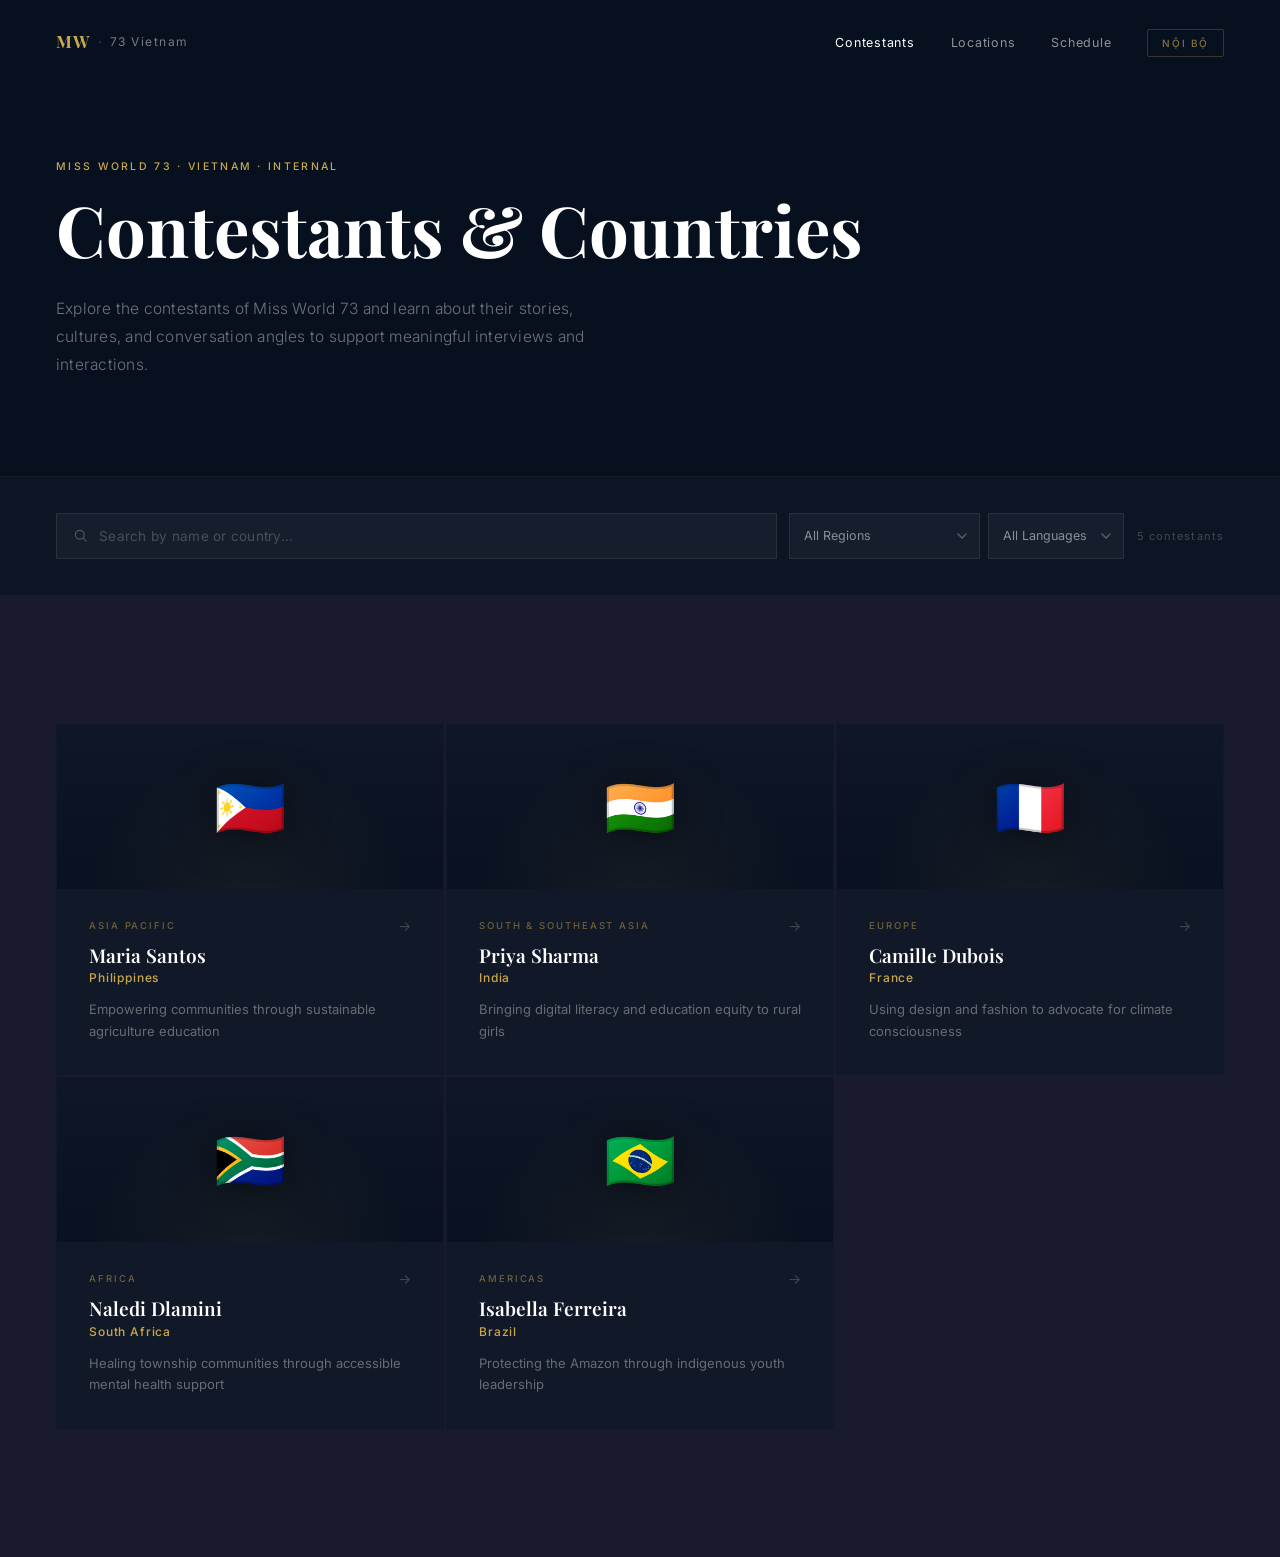
==== commit e7d1e676: "Refine contestants profile editing UI" ====
--- a/contestants.html
+++ b/contestants.html
@@ -116,16 +116,21 @@
   <div class="profile-modal" id="profile-modal" aria-hidden="true">
     <div class="profile-modal__overlay" id="modal-overlay"></div>
     <div class="profile-modal__panel" id="modal-panel" role="dialog" aria-modal="true">
-      <div class="profile-modal__topbar">
-        <button class="profile-modal__close" id="modal-close" aria-label="Close profile">
-          <svg viewBox="0 0 24 24" fill="none" width="18" height="18">
-            <path d="M18 6L6 18M6 6l12 12" stroke="currentColor" stroke-width="1.5" stroke-linecap="round"/>
-          </svg>
-        </button>
+      <div class="profile-modal__topbar"></div>
+      <div class="profile-modal__content" id="modal-content"></div>
+      <div class="asset-popover" id="asset-modal" aria-hidden="true">
+        <div class="asset-popover__panel" id="asset-panel" role="dialog" aria-modal="false" aria-labelledby="asset-title">
+          <div class="asset-popover__content" id="asset-modal-content"></div>
+        </div>
       </div>
-      <div class="profile-modal__content" id="modal-content"></div>
     </div>
   </div>
+
+  <input type="file" id="cover-upload-input" accept="image/*" hidden />
+  <input type="file" id="avatar-upload-input" accept="image/*" hidden />
+  <input type="file" id="flag-upload-input" accept="image/*" hidden />
+  <input type="file" id="gallery-upload-input" accept="image/*" multiple hidden />
+  <input type="file" id="beauty-image-upload-input" accept="image/*" hidden />
 
   <script src="Team-Website/Prototype-v1/js/main.js"></script>
   <script src="Team-Website/Prototype-v1/js/contestants.js"></script>
--- a/Team-Website/Prototype-v1/css/contestants.css
+++ b/Team-Website/Prototype-v1/css/contestants.css
@@ -175,6 +175,8 @@
   position: relative;
   overflow: hidden;
   transition: transform 0.55s ease;
+  background-position: center;
+  background-size: cover;
 }
 
 /* Card gradients — mirroring homepage card palette */
@@ -212,6 +214,23 @@
   filter: drop-shadow(0 4px 20px rgba(0,0,0,0.5));
   position: relative;
   z-index: 1;
+}
+
+.ccard__visual-note {
+  position: absolute;
+  left: 18px;
+  bottom: 16px;
+  z-index: 1;
+  padding: 7px 10px;
+  background: rgba(7,16,31,0.46);
+  border: 1px solid rgba(255,255,255,0.14);
+  color: rgba(255,255,255,0.72);
+  font-size: 9px;
+  font-weight: 600;
+  letter-spacing: 0.14em;
+  text-transform: uppercase;
+  backdrop-filter: blur(10px);
+  -webkit-backdrop-filter: blur(10px);
 }
 
 /* Subtle bottom glow */
@@ -330,8 +349,52 @@
   -webkit-backdrop-filter: blur(8px);
   border-bottom: 1px solid rgba(255,255,255,0.05);
   display: flex;
+  align-items: center;
   justify-content: flex-end;
+  gap: 12px;
   padding: 14px 18px;
+}
+
+.profile-modal__actions {
+  display: flex;
+  align-items: center;
+  gap: 10px;
+  margin-right: auto;
+}
+
+.profile-modal__action-btn {
+  min-height: 36px;
+  padding: 0 14px;
+  border: 1px solid rgba(201,168,76,0.26);
+  background: rgba(201,168,76,0.12);
+  color: var(--champagne);
+  font-size: 11px;
+  font-weight: 600;
+  letter-spacing: 0.12em;
+  text-transform: uppercase;
+  display: inline-flex;
+  align-items: center;
+  justify-content: center;
+  cursor: pointer;
+  transition: background 0.2s ease, border-color 0.2s ease, color 0.2s ease, transform 0.2s ease;
+}
+
+.profile-modal__action-btn:hover {
+  background: rgba(201,168,76,0.18);
+  border-color: rgba(201,168,76,0.4);
+  color: var(--white);
+  transform: translateY(-1px);
+}
+
+.profile-modal__action-btn--ghost {
+  background: transparent;
+  color: rgba(255,255,255,0.72);
+  border-color: rgba(255,255,255,0.14);
+}
+
+.profile-modal__action-btn--ghost:hover {
+  background: rgba(255,255,255,0.06);
+  border-color: rgba(255,255,255,0.24);
 }
 
 .profile-modal__close {
@@ -356,6 +419,72 @@
   padding: 0 52px 60px;
 }
 
+.profile-edit-status {
+  margin: 24px 0 0;
+  padding: 12px 14px;
+  background: rgba(201,168,76,0.08);
+  border: 1px solid rgba(201,168,76,0.18);
+  color: var(--champagne);
+  font-size: 12px;
+}
+
+.profile-hero {
+  min-height: 300px;
+  margin: 0 -52px 40px;
+  padding: 24px 52px 42px;
+  display: flex;
+  flex-direction: column;
+  justify-content: space-between;
+  background-position: center;
+  background-size: cover;
+  position: relative;
+  overflow: hidden;
+}
+
+.profile-hero::after {
+  content: '';
+  position: absolute;
+  inset: 0;
+  background: linear-gradient(180deg, rgba(7,16,31,0.1) 0%, rgba(7,16,31,0.62) 54%, rgba(7,16,31,0.92) 100%);
+  pointer-events: none;
+}
+
+.profile-hero__toolbar,
+.profile-hero__content {
+  position: relative;
+  z-index: 1;
+}
+
+.profile-hero__toolbar {
+  display: flex;
+  align-items: flex-start;
+  justify-content: space-between;
+  gap: 16px;
+}
+
+.profile-hero__badge {
+  display: inline-flex;
+  align-items: center;
+  min-height: 34px;
+  padding: 0 12px;
+  background: rgba(7,16,31,0.42);
+  border: 1px solid rgba(255,255,255,0.12);
+  color: rgba(255,255,255,0.72);
+  font-size: 10px;
+  font-weight: 600;
+  letter-spacing: 0.14em;
+  text-transform: uppercase;
+  backdrop-filter: blur(12px);
+  -webkit-backdrop-filter: blur(12px);
+}
+
+.profile-hero__content {
+  display: flex;
+  align-items: flex-end;
+  gap: 28px;
+  padding-top: 56px;
+}
+
 /* ── Profile header ─────────────────────────────────────── */
 .profile-header {
   display: flex;
@@ -377,6 +506,8 @@
   border: 1px solid rgba(255,255,255,0.06);
   font-size: 52px;
   line-height: 1;
+  backdrop-filter: blur(8px);
+  -webkit-backdrop-filter: blur(8px);
 }
 
 .profile-intro .section-label {
@@ -398,6 +529,78 @@
   max-width: 480px;
 }
 
+.profile-intro {
+  flex: 1;
+}
+
+.profile-icon-btn {
+  width: 38px;
+  height: 38px;
+  border: 1px solid rgba(255,255,255,0.12);
+  background: rgba(255,255,255,0.04);
+  color: rgba(255,255,255,0.72);
+  display: inline-flex;
+  align-items: center;
+  justify-content: center;
+  cursor: pointer;
+  transition: background 0.2s ease, border-color 0.2s ease, color 0.2s ease, transform 0.2s ease;
+}
+
+.profile-icon-btn:hover {
+  background: rgba(255,255,255,0.08);
+  border-color: rgba(201,168,76,0.34);
+  color: var(--white);
+  transform: translateY(-1px);
+}
+
+.profile-icon-btn--light {
+  background: rgba(7,16,31,0.4);
+  backdrop-filter: blur(10px);
+  -webkit-backdrop-filter: blur(10px);
+}
+
+.profile-edit-field {
+  display: flex;
+  flex-direction: column;
+  gap: 10px;
+}
+
+.profile-edit-field + .profile-edit-field {
+  margin-top: 16px;
+}
+
+.profile-edit-field__label {
+  font-size: 9px;
+  font-weight: 500;
+  letter-spacing: 0.18em;
+  text-transform: uppercase;
+  color: rgba(201,168,76,0.58);
+}
+
+.profile-edit-field__control {
+  width: 100%;
+  min-height: 48px;
+  padding: 12px 14px;
+  background: rgba(255,255,255,0.04);
+  border: 1px solid rgba(255,255,255,0.1);
+  color: rgba(255,255,255,0.82);
+  font: inherit;
+  line-height: 1.6;
+  transition: border-color 0.2s ease, background 0.2s ease, box-shadow 0.2s ease;
+}
+
+.profile-edit-field__control:focus {
+  outline: none;
+  border-color: rgba(201,168,76,0.6);
+  background: rgba(255,255,255,0.06);
+  box-shadow: 0 0 0 3px rgba(201,168,76,0.12);
+}
+
+.profile-edit-field__control--textarea {
+  resize: vertical;
+  min-height: 120px;
+}
+
 /* ── Basic info row ─────────────────────────────────────── */
 .profile-basics {
   display: grid;
@@ -426,25 +629,198 @@
   line-height: 1.45;
 }
 
+.profile-basic .profile-edit-field {
+  gap: 8px;
+}
+
+.profile-basic .profile-edit-field + .profile-edit-field {
+  margin-top: 0;
+}
+
+.profile-basic .profile-edit-field__control {
+  min-height: 44px;
+  padding: 10px 12px;
+}
+
+.profile-basic .profile-edit-field__control--textarea {
+  min-height: 92px;
+}
+
 /* ── Profile sections ───────────────────────────────────── */
 .profile-section {
   margin-bottom: 44px;
 }
 .profile-section:last-child { margin-bottom: 0; }
+
+.profile-section__heading {
+  display: flex;
+  align-items: center;
+  justify-content: space-between;
+  gap: 16px;
+  margin-bottom: 18px;
+  padding-bottom: 12px;
+  border-bottom: 1px solid rgba(255,255,255,0.06);
+}
 
 .profile-section__title {
   font-family: 'Playfair Display', serif;
   font-size: 17px;
   font-weight: 600;
   color: var(--white);
-  margin-bottom: 18px;
-  padding-bottom: 12px;
-  border-bottom: 1px solid rgba(255,255,255,0.06);
+  margin: 0;
 }
 .profile-section p {
   font-size: 14px;
   color: rgba(255,255,255,0.55);
   line-height: 1.84;
+}
+
+.profile-section__actions {
+  display: flex;
+  align-items: center;
+  gap: 10px;
+  flex-shrink: 0;
+}
+
+.profile-action-btn,
+.profile-pill-btn {
+  display: inline-flex;
+  align-items: center;
+  justify-content: center;
+  min-height: 40px;
+  padding: 0 16px;
+  border: 1px solid rgba(201,168,76,0.26);
+  background: rgba(201,168,76,0.12);
+  color: var(--champagne);
+  font-size: 11px;
+  font-weight: 600;
+  letter-spacing: 0.12em;
+  text-transform: uppercase;
+  cursor: pointer;
+  transition: background 0.2s ease, border-color 0.2s ease, color 0.2s ease, transform 0.2s ease;
+}
+
+.profile-action-btn:hover,
+.profile-pill-btn:hover {
+  background: rgba(201,168,76,0.18);
+  border-color: rgba(201,168,76,0.4);
+  color: var(--white);
+  transform: translateY(-1px);
+}
+
+.profile-action-btn--ghost,
+.profile-pill-btn--ghost {
+  background: transparent;
+  color: rgba(255,255,255,0.7);
+  border-color: rgba(255,255,255,0.14);
+}
+
+.profile-action-btn--ghost:hover,
+.profile-pill-btn--ghost:hover {
+  background: rgba(255,255,255,0.06);
+  border-color: rgba(255,255,255,0.24);
+}
+
+.profile-empty-state {
+  padding: 22px 24px;
+  border: 1px dashed rgba(255,255,255,0.12);
+  background: rgba(255,255,255,0.02);
+}
+
+.profile-empty-state p {
+  margin: 0;
+  font-size: 13px;
+  color: rgba(255,255,255,0.54);
+}
+
+.gallery-rail {
+  display: grid;
+  grid-auto-flow: column;
+  grid-auto-columns: minmax(180px, 22%);
+  gap: 12px;
+  overflow-x: auto;
+  padding-bottom: 8px;
+  scroll-snap-type: x proximity;
+}
+
+.gallery-rail::-webkit-scrollbar {
+  height: 6px;
+}
+
+.gallery-rail::-webkit-scrollbar-thumb {
+  background: rgba(201,168,76,0.18);
+}
+
+.gallery-rail__item {
+  margin: 0;
+  aspect-ratio: 1.1;
+  overflow: hidden;
+  scroll-snap-align: start;
+  background: rgba(255,255,255,0.03);
+  border: 1px solid rgba(255,255,255,0.08);
+  position: relative;
+}
+
+.gallery-rail__item img {
+  width: 100%;
+  height: 100%;
+  object-fit: cover;
+  display: block;
+}
+
+.gallery-rail__remove {
+  position: absolute;
+  right: 10px;
+  bottom: 10px;
+  min-height: 30px;
+  padding: 0 10px;
+  border: 1px solid rgba(255,255,255,0.16);
+  background: rgba(7,16,31,0.62);
+  color: rgba(255,255,255,0.82);
+  font-size: 10px;
+  letter-spacing: 0.08em;
+  text-transform: uppercase;
+  cursor: pointer;
+}
+
+.profile-inline-input {
+  display: grid;
+  grid-template-columns: minmax(0, 1fr) auto;
+  gap: 12px;
+  margin-bottom: 16px;
+}
+
+.profile-inline-input__control {
+  width: 100%;
+  min-height: 44px;
+  padding: 0 14px;
+  border: 1px solid rgba(255,255,255,0.12);
+  background: rgba(255,255,255,0.03);
+  color: rgba(255,255,255,0.82);
+  font: inherit;
+}
+
+.profile-inline-input__control:focus {
+  outline: none;
+  border-color: rgba(201,168,76,0.46);
+  box-shadow: 0 0 0 3px rgba(201,168,76,0.1);
+}
+
+.profile-inline-actions {
+  display: flex;
+  flex-wrap: wrap;
+  gap: 10px;
+  margin-bottom: 16px;
+}
+
+.profile-edit-grid {
+  display: grid;
+  gap: 16px;
+  margin-bottom: 16px;
+}
+
+.profile-edit-grid--two {
+  grid-template-columns: repeat(2, minmax(0, 1fr));
 }
 
 /* ── Project block ──────────────────────────────────────── */
@@ -465,6 +841,512 @@
   font-size: 13.5px;
   color: rgba(255,255,255,0.5);
   line-height: 1.8;
+}
+
+.beauty-media-grid {
+  display: grid;
+  grid-template-columns: 1fr 1fr;
+  gap: 18px;
+  margin-top: 20px;
+}
+
+.beauty-media-card {
+  background: rgba(255,255,255,0.03);
+  border: 1px solid rgba(255,255,255,0.06);
+  padding: 16px;
+  display: flex;
+  flex-direction: column;
+  gap: 12px;
+}
+
+.beauty-media-card__label {
+  font-size: 10px;
+  font-weight: 600;
+  letter-spacing: 0.16em;
+  text-transform: uppercase;
+  color: rgba(201,168,76,0.62);
+}
+
+.beauty-media-card__image,
+.beauty-media-card__video {
+  width: 100%;
+  aspect-ratio: 16 / 9;
+  border: 0;
+  object-fit: cover;
+  background: rgba(255,255,255,0.02);
+}
+
+.beauty-media-card__empty,
+.beauty-media-card__link-wrap {
+  min-height: 160px;
+  display: flex;
+  align-items: center;
+  justify-content: center;
+  text-align: center;
+  padding: 18px;
+  background: rgba(255,255,255,0.02);
+  color: rgba(255,255,255,0.48);
+  font-size: 13px;
+}
+
+.beauty-media-card__link {
+  color: var(--champagne);
+  text-decoration: none;
+  border-bottom: 1px solid rgba(201,168,76,0.28);
+}
+
+.beauty-media-card__link:hover {
+  color: var(--white);
+  border-bottom-color: rgba(201,168,76,0.48);
+}
+
+/* ── Editor modal ────────────────────────────────────────── */
+.editor-modal {
+  position: fixed;
+  inset: 0;
+  z-index: 560;
+  display: flex;
+  align-items: center;
+  justify-content: center;
+  padding: 24px;
+  opacity: 0;
+  pointer-events: none;
+  transition: opacity 0.28s ease;
+}
+
+.editor-modal.open {
+  opacity: 1;
+  pointer-events: all;
+}
+
+.editor-modal__overlay {
+  position: absolute;
+  inset: 0;
+  background: rgba(4, 10, 20, 0.84);
+  backdrop-filter: blur(10px);
+  -webkit-backdrop-filter: blur(10px);
+}
+
+.editor-modal__panel {
+  position: relative;
+  z-index: 1;
+  width: min(1180px, 100%);
+  max-height: 90vh;
+  overflow: auto;
+  background: #0d1421;
+  border: 1px solid rgba(201,168,76,0.12);
+  box-shadow: 0 24px 80px rgba(0,0,0,0.34);
+}
+
+.editor-modal__topbar {
+  position: sticky;
+  top: 0;
+  z-index: 10;
+  display: flex;
+  align-items: center;
+  justify-content: space-between;
+  gap: 24px;
+  padding: 18px 24px;
+  background: rgba(13,20,33,0.94);
+  border-bottom: 1px solid rgba(255,255,255,0.06);
+  backdrop-filter: blur(12px);
+  -webkit-backdrop-filter: blur(12px);
+}
+
+.editor-modal__meta {
+  display: flex;
+  flex-direction: column;
+  gap: 2px;
+}
+
+.editor-modal__eyebrow {
+  font-size: 10px;
+  font-weight: 600;
+  letter-spacing: 0.18em;
+  text-transform: uppercase;
+  color: rgba(201,168,76,0.6);
+}
+
+.editor-modal__hint {
+  font-size: 12px;
+  color: rgba(255,255,255,0.44);
+}
+
+.editor-modal__close {
+  width: 38px;
+  height: 38px;
+  border: 1px solid rgba(255,255,255,0.12);
+  background: rgba(255,255,255,0.04);
+  color: rgba(255,255,255,0.6);
+  display: inline-flex;
+  align-items: center;
+  justify-content: center;
+  cursor: pointer;
+  transition: background 0.2s ease, color 0.2s ease, border-color 0.2s ease;
+}
+
+.editor-modal__close:hover {
+  background: rgba(255,255,255,0.08);
+  color: var(--white);
+  border-color: rgba(255,255,255,0.24);
+}
+
+.editor-modal__content {
+  padding: 0;
+}
+
+.editor-modal {
+  display: none;
+}
+
+.editor-shell {
+  display: grid;
+  grid-template-columns: 280px minmax(0, 1fr);
+}
+
+.editor-sidebar {
+  padding: 28px 24px 30px;
+  border-right: 1px solid rgba(255,255,255,0.05);
+  background:
+    radial-gradient(circle at top left, rgba(201,168,76,0.08), transparent 42%),
+    rgba(255,255,255,0.02);
+}
+
+.editor-sidebar__eyebrow {
+  font-size: 10px;
+  font-weight: 600;
+  letter-spacing: 0.18em;
+  text-transform: uppercase;
+  color: rgba(201,168,76,0.62);
+  margin-bottom: 16px;
+}
+
+.editor-sidebar__title {
+  font-family: 'Playfair Display', serif;
+  font-size: 32px;
+  color: var(--white);
+  line-height: 1.08;
+  margin-bottom: 14px;
+}
+
+.editor-sidebar__copy {
+  font-size: 13px;
+  color: rgba(255,255,255,0.52);
+  line-height: 1.75;
+  margin-bottom: 26px;
+}
+
+.editor-tablist {
+  display: flex;
+  flex-direction: column;
+  gap: 10px;
+}
+
+.editor-tab {
+  text-align: left;
+  padding: 14px 16px;
+  border: 1px solid rgba(255,255,255,0.08);
+  background: rgba(255,255,255,0.02);
+  color: rgba(255,255,255,0.72);
+  cursor: pointer;
+  transition: background 0.2s ease, border-color 0.2s ease, transform 0.2s ease;
+}
+
+.editor-tab:hover {
+  transform: translateX(2px);
+  background: rgba(255,255,255,0.04);
+  border-color: rgba(201,168,76,0.18);
+}
+
+.editor-tab.is-active {
+  background: rgba(201,168,76,0.12);
+  border-color: rgba(201,168,76,0.24);
+}
+
+.editor-tab__label {
+  display: block;
+  font-size: 13px;
+  font-weight: 600;
+  color: var(--white);
+  margin-bottom: 4px;
+}
+
+.editor-tab__desc {
+  display: block;
+  font-size: 11px;
+  color: rgba(255,255,255,0.48);
+  line-height: 1.5;
+}
+
+.editor-form {
+  padding: 28px 28px 32px;
+}
+
+.editor-status {
+  margin-bottom: 18px;
+  padding: 12px 14px;
+  background: rgba(201,168,76,0.08);
+  border: 1px solid rgba(201,168,76,0.18);
+  color: var(--champagne);
+  font-size: 12px;
+}
+
+.editor-panel {
+  display: none;
+}
+
+.editor-panel.is-active {
+  display: block;
+}
+
+.editor-panel__header {
+  margin-bottom: 24px;
+}
+
+.editor-panel__header h3 {
+  font-family: 'Playfair Display', serif;
+  font-size: 28px;
+  color: var(--white);
+  margin-bottom: 8px;
+}
+
+.editor-panel__header p {
+  margin: 0;
+  font-size: 13px;
+  color: rgba(255,255,255,0.5);
+  line-height: 1.7;
+}
+
+.editor-grid {
+  display: grid;
+  gap: 16px;
+}
+
+.editor-grid--two {
+  grid-template-columns: repeat(2, minmax(0, 1fr));
+}
+
+.editor-field {
+  display: flex;
+  flex-direction: column;
+  gap: 10px;
+  margin-bottom: 18px;
+}
+
+.editor-field__label {
+  font-size: 10px;
+  font-weight: 600;
+  letter-spacing: 0.14em;
+  text-transform: uppercase;
+  color: rgba(201,168,76,0.58);
+}
+
+.editor-field__control,
+.editor-inline-input__control {
+  width: 100%;
+  min-height: 48px;
+  padding: 12px 14px;
+  border: 1px solid rgba(255,255,255,0.12);
+  background: rgba(255,255,255,0.03);
+  color: rgba(255,255,255,0.82);
+  font: inherit;
+  line-height: 1.6;
+}
+
+.editor-field__control:focus,
+.editor-inline-input__control:focus {
+  outline: none;
+  border-color: rgba(201,168,76,0.46);
+  box-shadow: 0 0 0 3px rgba(201,168,76,0.1);
+}
+
+.editor-field__control--textarea {
+  resize: vertical;
+  min-height: 140px;
+}
+
+.editor-field__hint {
+  font-size: 11px;
+  color: rgba(255,255,255,0.42);
+}
+
+.editor-inline-actions {
+  display: flex;
+  flex-wrap: wrap;
+  gap: 10px;
+  margin-bottom: 20px;
+}
+
+.editor-chip {
+  min-height: 38px;
+  padding: 0 14px;
+  border: 1px solid rgba(201,168,76,0.24);
+  background: rgba(201,168,76,0.12);
+  color: var(--champagne);
+  font-size: 11px;
+  font-weight: 600;
+  letter-spacing: 0.12em;
+  text-transform: uppercase;
+  display: inline-flex;
+  align-items: center;
+  justify-content: center;
+  cursor: pointer;
+}
+
+.editor-chip--ghost {
+  background: transparent;
+  border-color: rgba(255,255,255,0.12);
+  color: rgba(255,255,255,0.72);
+}
+
+.editor-chip--danger {
+  background: rgba(120,28,28,0.22);
+  border-color: rgba(190,70,70,0.22);
+  color: rgba(255,225,225,0.88);
+}
+
+.editor-inline-input {
+  display: grid;
+  grid-template-columns: minmax(0, 1fr) auto;
+  gap: 12px;
+  margin-bottom: 16px;
+}
+
+.editor-media-preview {
+  min-height: 180px;
+  margin-bottom: 20px;
+  padding: 18px;
+  display: flex;
+  align-items: flex-end;
+  background-position: center;
+  background-size: cover;
+  border: 1px solid rgba(255,255,255,0.08);
+}
+
+.editor-media-preview__meta {
+  padding: 10px 12px;
+  background: rgba(7,16,31,0.42);
+  border: 1px solid rgba(255,255,255,0.14);
+  color: rgba(255,255,255,0.72);
+  font-size: 10px;
+  font-weight: 600;
+  letter-spacing: 0.12em;
+  text-transform: uppercase;
+}
+
+.editor-subsection {
+  margin-top: 28px;
+}
+
+.editor-subsection__header {
+  margin-bottom: 18px;
+}
+
+.editor-subsection__header h4 {
+  font-family: 'Playfair Display', serif;
+  font-size: 22px;
+  color: var(--white);
+  margin-bottom: 6px;
+}
+
+.editor-subsection__header p {
+  margin: 0;
+  font-size: 13px;
+  color: rgba(255,255,255,0.48);
+  line-height: 1.7;
+}
+
+.editor-empty {
+  padding: 18px;
+  background: rgba(255,255,255,0.02);
+  border: 1px dashed rgba(255,255,255,0.12);
+  color: rgba(255,255,255,0.48);
+  font-size: 13px;
+}
+
+.editor-gallery-list {
+  display: grid;
+  grid-template-columns: repeat(3, minmax(0, 1fr));
+  gap: 14px;
+}
+
+.editor-gallery-item {
+  display: flex;
+  flex-direction: column;
+  gap: 10px;
+}
+
+.editor-gallery-item img {
+  width: 100%;
+  aspect-ratio: 1.1;
+  object-fit: cover;
+  display: block;
+  border: 1px solid rgba(255,255,255,0.08);
+}
+
+.editor-asset-card {
+  padding: 18px;
+  border: 1px solid rgba(255,255,255,0.08);
+  background: rgba(255,255,255,0.02);
+}
+
+.editor-asset-card__label {
+  font-size: 10px;
+  font-weight: 600;
+  letter-spacing: 0.16em;
+  text-transform: uppercase;
+  color: rgba(201,168,76,0.58);
+  margin-bottom: 14px;
+}
+
+.editor-asset-card__image,
+.editor-asset-card__video {
+  width: 100%;
+  aspect-ratio: 16 / 9;
+  object-fit: cover;
+  border: 0;
+  display: block;
+  margin-bottom: 16px;
+}
+
+.editor-asset-card__external {
+  display: inline-flex;
+  margin-bottom: 16px;
+  color: var(--champagne);
+  text-decoration: none;
+}
+
+.editor-form__footer {
+  display: flex;
+  align-items: center;
+  justify-content: flex-end;
+  gap: 12px;
+  margin-top: 30px;
+  padding-top: 22px;
+  border-top: 1px solid rgba(255,255,255,0.06);
+}
+
+.editor-form__primary,
+.editor-form__secondary {
+  min-height: 44px;
+  padding: 0 18px;
+  border: 1px solid rgba(201,168,76,0.24);
+  font-size: 11px;
+  font-weight: 600;
+  letter-spacing: 0.12em;
+  text-transform: uppercase;
+  cursor: pointer;
+}
+
+.editor-form__primary {
+  background: rgba(201,168,76,0.16);
+  color: var(--white);
+}
+
+.editor-form__secondary {
+  background: transparent;
+  border-color: rgba(255,255,255,0.14);
+  color: rgba(255,255,255,0.72);
 }
 
 /* ── Culture grid ───────────────────────────────────────── */
@@ -606,6 +1488,11 @@
   .contestants-grid { grid-template-columns: repeat(2, 1fr); }
   .profile-basics { grid-template-columns: repeat(2, 1fr); }
   .culture-grid { grid-template-columns: 1fr; }
+  .beauty-media-grid { grid-template-columns: 1fr; }
+  .editor-shell { grid-template-columns: 1fr; }
+  .editor-sidebar { border-right: 0; border-bottom: 1px solid rgba(255,255,255,0.05); }
+  .editor-tablist { display: grid; grid-template-columns: repeat(2, minmax(0, 1fr)); }
+  .editor-gallery-list { grid-template-columns: repeat(2, minmax(0, 1fr)); }
 }
 
 @media (max-width: 768px) {
@@ -617,10 +1504,1287 @@
   .profile-modal { padding: 0; align-items: flex-end; }
   .profile-modal__panel { max-height: 92vh; }
   .profile-modal__content { padding: 0 24px 48px; }
+  .profile-modal__topbar { align-items: flex-start; }
+  .profile-modal__actions { width: 100%; flex-wrap: wrap; }
+  .profile-hero { margin: 0 -24px 32px; padding: 20px 24px 32px; }
+  .profile-hero__content { flex-direction: column; align-items: flex-start; gap: 20px; padding-top: 44px; }
   .profile-header { flex-direction: column; gap: 20px; }
+  .profile-section__heading { flex-direction: column; align-items: flex-start; }
+  .profile-section__actions { width: 100%; }
+  .profile-action-btn,
+  .profile-pill-btn { flex: 1; justify-content: center; }
   .pronunciation-grid { flex-direction: column; }
+  .gallery-rail { grid-auto-columns: minmax(220px, 82%); }
+  .profile-inline-input { grid-template-columns: 1fr; }
+  .profile-edit-grid--two { grid-template-columns: 1fr; }
+  .editor-modal { padding: 0; align-items: flex-end; }
+  .editor-modal__panel { max-height: 94vh; width: 100%; }
+  .editor-form { padding: 22px 20px 28px; }
+  .editor-tablist { grid-template-columns: 1fr; }
+  .editor-grid--two { grid-template-columns: 1fr; }
+  .editor-inline-input { grid-template-columns: 1fr; }
+  .editor-gallery-list { grid-template-columns: 1fr; }
+  .editor-form__footer { flex-direction: column-reverse; align-items: stretch; }
+  .editor-form__primary,
+  .editor-form__secondary { width: 100%; }
 }
 
 @media (max-width: 480px) {
   .profile-basics { grid-template-columns: 1fr; }
-}
+  .profile-hero__toolbar { flex-direction: column; align-items: flex-start; }
+}
+
+/* ============================================================
+   NOTION-STYLE PROFILE OVERRIDES
+============================================================ */
+.profile-modal__panel {
+  max-width: 980px;
+  border-radius: 24px;
+  border-color: rgba(255,255,255,0.08);
+  background:
+    linear-gradient(180deg, rgba(255,255,255,0.025) 0%, rgba(255,255,255,0.012) 100%),
+    #101826;
+  box-shadow: 0 32px 120px rgba(0,0,0,0.42);
+}
+
+.profile-modal__topbar {
+  padding: 14px 18px 0;
+  border-bottom: 0;
+  background: linear-gradient(180deg, rgba(16,24,38,0.94) 0%, rgba(16,24,38,0.6) 72%, rgba(16,24,38,0) 100%);
+}
+
+.profile-modal__content {
+  padding: 0 0 72px;
+}
+
+.profile-modal__actions {
+  gap: 8px;
+}
+
+.profile-modal__close,
+.icon-action {
+  width: 36px;
+  height: 36px;
+  border-radius: 10px;
+  border: 1px solid rgba(255,255,255,0.12);
+  background: rgba(18, 28, 44, 0.72);
+  color: rgba(255,255,255,0.76);
+  display: inline-flex;
+  align-items: center;
+  justify-content: center;
+  cursor: pointer;
+  transition: transform 0.18s ease, border-color 0.18s ease, background 0.18s ease, color 0.18s ease, box-shadow 0.18s ease;
+  backdrop-filter: blur(14px);
+  -webkit-backdrop-filter: blur(14px);
+}
+
+.profile-modal__close:hover,
+.icon-action:hover {
+  transform: translateY(-1px);
+  color: var(--white);
+  border-color: rgba(201,168,76,0.34);
+  background: rgba(22, 34, 53, 0.9);
+  box-shadow: 0 12px 24px rgba(0,0,0,0.18);
+}
+
+.icon-action svg,
+.profile-modal__close svg {
+  width: 17px;
+  height: 17px;
+}
+
+.icon-action--primary {
+  border-color: rgba(201,168,76,0.42);
+  background: rgba(201,168,76,0.18);
+  color: var(--champagne);
+}
+
+.icon-action--primary:hover {
+  background: rgba(201,168,76,0.24);
+}
+
+.notion-page {
+  color: var(--white);
+}
+
+.notion-cover {
+  position: relative;
+  min-height: 280px;
+  margin: -42px 0 0;
+  background-size: cover;
+  background-position: center;
+  overflow: hidden;
+}
+
+.notion-cover::before {
+  content: '';
+  position: absolute;
+  inset: 0;
+  background:
+    linear-gradient(180deg, rgba(8,12,19,0.1) 0%, rgba(8,12,19,0.18) 34%, rgba(8,12,19,0.72) 100%),
+    linear-gradient(90deg, rgba(0,0,0,0.06) 0%, rgba(0,0,0,0) 40%, rgba(0,0,0,0.12) 100%);
+}
+
+.notion-cover__controls {
+  position: absolute;
+  right: 28px;
+  bottom: 22px;
+  z-index: 2;
+  display: inline-flex;
+  align-items: center;
+  gap: 8px;
+}
+
+.notion-avatar-row {
+  position: relative;
+  z-index: 2;
+  display: flex;
+  justify-content: center;
+  margin-top: -56px;
+  padding: 0 32px;
+}
+
+.notion-avatar {
+  position: relative;
+  width: 112px;
+  height: 112px;
+  border-radius: 50%;
+  background:
+    linear-gradient(180deg, rgba(255,255,255,0.12) 0%, rgba(255,255,255,0.04) 100%),
+    #162033;
+  border: 4px solid #101826;
+  box-shadow: 0 24px 48px rgba(0,0,0,0.28);
+  overflow: visible;
+}
+
+.notion-avatar__image,
+.notion-avatar__fallback {
+  width: 100%;
+  height: 100%;
+  border-radius: 50%;
+}
+
+.notion-avatar__image {
+  object-fit: cover;
+  display: block;
+}
+
+.notion-avatar__fallback {
+  display: flex;
+  align-items: center;
+  justify-content: center;
+  font-size: 54px;
+  background:
+    radial-gradient(circle at top, rgba(255,255,255,0.14), transparent 62%),
+    linear-gradient(135deg, rgba(0,56,118,0.92), rgba(10,23,42,0.96));
+}
+
+.notion-avatar__controls {
+  position: absolute;
+  right: -10px;
+  bottom: 0;
+}
+
+.notion-page__content {
+  padding: 28px 64px 0;
+}
+
+.notion-header {
+  max-width: 640px;
+  margin: 0 auto 40px;
+  text-align: center;
+}
+
+.notion-header__title {
+  margin: 0 0 12px;
+  font-family: 'Playfair Display', serif;
+  font-size: clamp(36px, 5vw, 58px);
+  line-height: 1.02;
+  color: var(--white);
+  letter-spacing: -0.02em;
+}
+
+.notion-header__subtitle {
+  margin: 0;
+  font-size: 15px;
+  line-height: 1.8;
+  color: rgba(255,255,255,0.56);
+}
+
+.profile-section--notion {
+  max-width: 760px;
+  margin: 0 auto 36px;
+}
+
+.profile-section--notion:last-child {
+  margin-bottom: 0;
+}
+
+.profile-section--notion .profile-section__heading {
+  margin-bottom: 18px;
+  padding-bottom: 0;
+  border-bottom: 0;
+}
+
+.profile-section--notion .profile-section__title {
+  font-size: 18px;
+  font-weight: 600;
+}
+
+.section-icon-actions {
+  display: inline-flex;
+  align-items: center;
+  gap: 8px;
+}
+
+.notion-body-copy {
+  font-size: 15px;
+  line-height: 1.95;
+  color: rgba(255,255,255,0.72);
+}
+
+.notion-body-copy p {
+  margin: 0 0 16px;
+}
+
+.notion-body-copy p:last-child {
+  margin-bottom: 0;
+}
+
+.notion-info-grid {
+  display: grid;
+  grid-template-columns: repeat(2, minmax(0, 1fr));
+  gap: 14px;
+}
+
+.notion-info-grid--editing {
+  grid-template-columns: repeat(2, minmax(0, 1fr));
+}
+
+.notion-info-card {
+  padding: 18px 18px 20px;
+  border-radius: 18px;
+  border: 1px solid rgba(255,255,255,0.08);
+  background:
+    linear-gradient(180deg, rgba(255,255,255,0.03) 0%, rgba(255,255,255,0.015) 100%),
+    rgba(13, 20, 33, 0.72);
+}
+
+.notion-info-card__label {
+  display: block;
+  margin-bottom: 10px;
+  font-size: 10px;
+  font-weight: 600;
+  letter-spacing: 0.14em;
+  text-transform: uppercase;
+  color: rgba(201,168,76,0.62);
+}
+
+.notion-info-card__value {
+  display: block;
+  font-size: 14px;
+  line-height: 1.7;
+  color: rgba(255,255,255,0.82);
+}
+
+.notion-form-stack {
+  display: grid;
+  gap: 14px;
+  margin-bottom: 20px;
+}
+
+.notion-field {
+  display: flex;
+  flex-direction: column;
+  gap: 8px;
+}
+
+.notion-field--compact {
+  gap: 6px;
+}
+
+.notion-field__label {
+  font-size: 10px;
+  font-weight: 600;
+  letter-spacing: 0.12em;
+  text-transform: uppercase;
+  color: rgba(201,168,76,0.58);
+}
+
+.notion-field__control {
+  width: 100%;
+  min-height: 50px;
+  padding: 14px 16px;
+  border-radius: 14px;
+  border: 1px solid rgba(255,255,255,0.1);
+  background:
+    linear-gradient(180deg, rgba(255,255,255,0.03) 0%, rgba(255,255,255,0.02) 100%),
+    rgba(12, 20, 32, 0.86);
+  color: rgba(255,255,255,0.88);
+  font: inherit;
+  line-height: 1.65;
+  box-shadow: inset 0 1px 0 rgba(255,255,255,0.03);
+  transition: border-color 0.18s ease, background 0.18s ease, box-shadow 0.18s ease, transform 0.18s ease;
+}
+
+.notion-field__control::placeholder {
+  color: rgba(255,255,255,0.28);
+}
+
+.notion-field__control:hover {
+  border-color: rgba(255,255,255,0.14);
+}
+
+.notion-field__control:focus {
+  outline: none;
+  border-color: rgba(201,168,76,0.48);
+  background: rgba(15, 24, 38, 0.96);
+  box-shadow: 0 0 0 4px rgba(201,168,76,0.1);
+}
+
+.notion-field__control--textarea {
+  min-height: 132px;
+  resize: vertical;
+}
+
+.gallery-rail {
+  display: grid;
+  grid-auto-flow: column;
+  grid-auto-columns: minmax(220px, 28%);
+  gap: 16px;
+  overflow-x: auto;
+  padding: 4px 2px 10px;
+  scroll-snap-type: x proximity;
+}
+
+.gallery-rail::-webkit-scrollbar {
+  height: 8px;
+}
+
+.gallery-rail::-webkit-scrollbar-track {
+  background: rgba(255,255,255,0.02);
+  border-radius: 999px;
+}
+
+.gallery-rail::-webkit-scrollbar-thumb {
+  background: rgba(201,168,76,0.2);
+  border-radius: 999px;
+}
+
+.gallery-card {
+  scroll-snap-align: start;
+  border-radius: 18px;
+  overflow: hidden;
+  border: 1px solid rgba(255,255,255,0.08);
+  background:
+    linear-gradient(180deg, rgba(255,255,255,0.025) 0%, rgba(255,255,255,0.015) 100%),
+    rgba(11, 18, 29, 0.92);
+}
+
+.gallery-card__image-wrap {
+  position: relative;
+  aspect-ratio: 1.18;
+  overflow: hidden;
+  background: rgba(255,255,255,0.03);
+}
+
+.gallery-card__image {
+  width: 100%;
+  height: 100%;
+  object-fit: cover;
+  display: block;
+}
+
+.gallery-card__controls {
+  position: absolute;
+  top: 12px;
+  right: 12px;
+  display: inline-flex;
+  align-items: center;
+  gap: 8px;
+}
+
+.gallery-card__meta {
+  padding: 14px;
+}
+
+.gallery-card__title {
+  margin: 0 0 8px;
+  font-size: 14px;
+  font-weight: 600;
+  color: var(--white);
+}
+
+.gallery-card__description {
+  margin: 0;
+  font-size: 13px;
+  line-height: 1.72;
+  color: rgba(255,255,255,0.58);
+}
+
+.gallery-add-action {
+  min-height: 34px;
+  padding: 0 12px;
+  border-radius: 999px;
+  border: 1px solid rgba(255,255,255,0.12);
+  background: rgba(255,255,255,0.04);
+  color: rgba(255,255,255,0.76);
+  display: inline-flex;
+  align-items: center;
+  gap: 8px;
+  font-size: 12px;
+  font-weight: 500;
+  cursor: pointer;
+  transition: background 0.18s ease, border-color 0.18s ease, color 0.18s ease, transform 0.18s ease;
+}
+
+.gallery-add-action:hover {
+  transform: translateY(-1px);
+  color: var(--white);
+  border-color: rgba(201,168,76,0.34);
+  background: rgba(255,255,255,0.07);
+}
+
+.gallery-add-action svg {
+  width: 15px;
+  height: 15px;
+}
+
+.profile-empty-state {
+  border-radius: 18px;
+  border-style: dashed;
+  border-color: rgba(255,255,255,0.1);
+  background: rgba(255,255,255,0.02);
+  color: rgba(255,255,255,0.48);
+}
+
+.project-block {
+  border-radius: 18px;
+  background:
+    linear-gradient(180deg, rgba(201,168,76,0.08) 0%, rgba(201,168,76,0.04) 100%),
+    rgba(255,255,255,0.015);
+  border: 1px solid rgba(201,168,76,0.12);
+  border-left: 0;
+  padding: 22px 24px;
+}
+
+.project-block__name {
+  margin-bottom: 12px;
+  font-size: 18px;
+}
+
+.beauty-media-grid {
+  margin-top: 18px;
+}
+
+.beauty-media-card {
+  border-radius: 18px;
+  border: 1px solid rgba(255,255,255,0.08);
+  background:
+    linear-gradient(180deg, rgba(255,255,255,0.025) 0%, rgba(255,255,255,0.015) 100%),
+    rgba(10, 18, 30, 0.88);
+  overflow: hidden;
+}
+
+.beauty-media-card__label {
+  padding: 14px 16px 0;
+}
+
+.beauty-media-card__image,
+.beauty-media-card__video,
+.beauty-media-card__empty,
+.beauty-media-card__link-wrap {
+  margin: 0 16px 16px;
+  width: calc(100% - 32px);
+  border-radius: 14px;
+}
+
+.beauty-media-card__empty,
+.beauty-media-card__link-wrap {
+  min-height: 170px;
+}
+
+.asset-modal {
+  position: fixed;
+  inset: 0;
+  z-index: 580;
+  display: flex;
+  align-items: center;
+  justify-content: center;
+  padding: 24px;
+  opacity: 0;
+  pointer-events: none;
+  transition: opacity 0.22s ease;
+}
+
+.asset-modal.open {
+  opacity: 1;
+  pointer-events: all;
+}
+
+.asset-modal__overlay {
+  position: absolute;
+  inset: 0;
+  background: rgba(5, 10, 18, 0.7);
+  backdrop-filter: blur(8px);
+  -webkit-backdrop-filter: blur(8px);
+}
+
+.asset-modal__panel {
+  position: relative;
+  z-index: 1;
+  width: min(560px, 100%);
+  border-radius: 24px;
+  border: 1px solid rgba(255,255,255,0.08);
+  background:
+    linear-gradient(180deg, rgba(255,255,255,0.03) 0%, rgba(255,255,255,0.015) 100%),
+    #0f1725;
+  box-shadow: 0 32px 100px rgba(0,0,0,0.34);
+  overflow: hidden;
+}
+
+.asset-modal__topbar {
+  display: flex;
+  align-items: flex-start;
+  justify-content: space-between;
+  gap: 16px;
+  padding: 18px 18px 0;
+}
+
+.asset-modal__meta {
+  display: flex;
+  flex-direction: column;
+  gap: 4px;
+}
+
+.asset-modal__eyebrow {
+  font-size: 10px;
+  font-weight: 600;
+  letter-spacing: 0.14em;
+  text-transform: uppercase;
+  color: rgba(201,168,76,0.62);
+}
+
+.asset-modal__hint {
+  font-size: 13px;
+  color: rgba(255,255,255,0.48);
+}
+
+.asset-modal__close {
+  width: 36px;
+  height: 36px;
+  border-radius: 10px;
+  border: 1px solid rgba(255,255,255,0.12);
+  background: rgba(255,255,255,0.04);
+  color: rgba(255,255,255,0.7);
+  display: inline-flex;
+  align-items: center;
+  justify-content: center;
+  cursor: pointer;
+}
+
+.asset-modal__content {
+  padding: 0 18px 18px;
+}
+
+.asset-modal__body {
+  padding-top: 10px;
+}
+
+.asset-modal__title {
+  margin: 0 0 16px;
+  font-family: 'Playfair Display', serif;
+  font-size: 28px;
+  color: var(--white);
+}
+
+.asset-modal__cover-preview,
+.asset-modal__gallery-preview,
+.asset-modal__empty {
+  width: 100%;
+  border-radius: 18px;
+  margin-bottom: 16px;
+}
+
+.asset-modal__cover-preview {
+  min-height: 190px;
+  background-size: cover;
+  background-position: center;
+  border: 1px solid rgba(255,255,255,0.08);
+}
+
+.asset-modal__gallery-preview {
+  max-height: 280px;
+  object-fit: cover;
+  display: block;
+  border: 1px solid rgba(255,255,255,0.08);
+}
+
+.asset-modal__avatar-preview {
+  width: 108px;
+  height: 108px;
+  margin: 0 auto 18px;
+}
+
+.asset-modal__avatar-preview .notion-avatar {
+  width: 108px;
+  height: 108px;
+  border-width: 0;
+  margin: 0 auto;
+}
+
+.asset-modal__empty {
+  min-height: 150px;
+  display: flex;
+  align-items: center;
+  justify-content: center;
+  border: 1px dashed rgba(255,255,255,0.1);
+  background: rgba(255,255,255,0.02);
+  color: rgba(255,255,255,0.42);
+  text-align: center;
+  padding: 20px;
+}
+
+.asset-modal__option-group {
+  display: flex;
+  gap: 10px;
+  margin-bottom: 14px;
+}
+
+.asset-modal__field,
+.asset-modal__slider-wrap {
+  display: flex;
+  flex-direction: column;
+  gap: 8px;
+}
+
+.asset-modal__field span,
+.asset-modal__slider-wrap span {
+  font-size: 11px;
+  font-weight: 600;
+  letter-spacing: 0.1em;
+  text-transform: uppercase;
+  color: rgba(201,168,76,0.58);
+}
+
+.asset-modal__input {
+  width: 100%;
+  min-height: 48px;
+  padding: 0 14px;
+  border-radius: 14px;
+  border: 1px solid rgba(255,255,255,0.1);
+  background: rgba(255,255,255,0.03);
+  color: rgba(255,255,255,0.84);
+  font: inherit;
+}
+
+.asset-modal__input:focus {
+  outline: none;
+  border-color: rgba(201,168,76,0.44);
+  box-shadow: 0 0 0 4px rgba(201,168,76,0.08);
+}
+
+.asset-modal__note {
+  margin: 10px 0 0;
+  font-size: 12px;
+  line-height: 1.6;
+  color: rgba(255,255,255,0.42);
+}
+
+.asset-modal__slider {
+  width: 100%;
+  accent-color: var(--gold);
+}
+
+.asset-modal__footer {
+  display: flex;
+  justify-content: flex-end;
+  gap: 10px;
+  margin-top: 18px;
+}
+
+.asset-modal__button {
+  min-height: 40px;
+  padding: 0 16px;
+  border-radius: 12px;
+  border: 1px solid rgba(201,168,76,0.28);
+  background: rgba(201,168,76,0.16);
+  color: var(--white);
+  font-size: 12px;
+  font-weight: 600;
+  cursor: pointer;
+  transition: background 0.18s ease, border-color 0.18s ease, transform 0.18s ease;
+}
+
+.asset-modal__button:hover {
+  transform: translateY(-1px);
+  background: rgba(201,168,76,0.22);
+}
+
+.asset-modal__button--ghost {
+  border-color: rgba(255,255,255,0.12);
+  background: rgba(255,255,255,0.04);
+  color: rgba(255,255,255,0.78);
+}
+
+.asset-modal__button--ghost:hover {
+  background: rgba(255,255,255,0.08);
+}
+
+@media (max-width: 900px) {
+  .profile-modal__panel {
+    max-width: 100%;
+    border-radius: 22px 22px 0 0;
+  }
+
+  .notion-page__content {
+    padding: 24px 28px 0;
+  }
+
+  .gallery-rail {
+    grid-auto-columns: minmax(240px, 56%);
+  }
+}
+
+@media (max-width: 768px) {
+  .profile-modal {
+    padding: 0;
+    align-items: flex-end;
+  }
+
+  .profile-modal__panel {
+    max-height: 94vh;
+    border-radius: 22px 22px 0 0;
+  }
+
+  .profile-modal__content {
+    padding-bottom: 48px;
+  }
+
+  .notion-cover {
+    min-height: 220px;
+    margin-top: -26px;
+  }
+
+  .notion-cover__controls {
+    right: 18px;
+    bottom: 18px;
+  }
+
+  .notion-avatar-row {
+    margin-top: -46px;
+    padding: 0 20px;
+  }
+
+  .notion-avatar {
+    width: 92px;
+    height: 92px;
+  }
+
+  .notion-page__content {
+    padding: 22px 20px 0;
+  }
+
+  .notion-header {
+    margin-bottom: 30px;
+  }
+
+  .notion-header__title {
+    font-size: 36px;
+  }
+
+  .notion-info-grid,
+  .notion-info-grid--editing,
+  .beauty-media-grid {
+    grid-template-columns: 1fr;
+  }
+
+  .gallery-rail {
+    grid-auto-columns: minmax(220px, 82%);
+  }
+
+  .asset-modal {
+    padding: 16px;
+    align-items: flex-end;
+  }
+
+  .asset-modal__panel {
+    border-radius: 20px;
+  }
+
+  .asset-modal__footer,
+  .asset-modal__option-group {
+    flex-direction: column;
+  }
+
+  .asset-modal__button {
+    width: 100%;
+  }
+}
+
+.sr-only {
+  position: absolute;
+  width: 1px;
+  height: 1px;
+  padding: 0;
+  margin: -1px;
+  overflow: hidden;
+  clip: rect(0, 0, 0, 0);
+  white-space: nowrap;
+  border: 0;
+}
+
+.profile-modal__topbar {
+  display: none;
+}
+
+.profile-identity-card {
+  position: relative;
+  max-width: 780px;
+  margin: -44px auto 34px;
+  padding: 26px 28px 24px;
+  border-radius: 22px;
+  border: 1px solid rgba(255,255,255,0.08);
+  background:
+    linear-gradient(180deg, rgba(16,24,38,0.94) 0%, rgba(16,24,38,0.88) 100%),
+    rgba(255,255,255,0.02);
+  box-shadow: 0 22px 44px rgba(0,0,0,0.22);
+}
+
+.profile-identity-card__actions {
+  position: absolute;
+  top: 18px;
+  right: 18px;
+  display: flex;
+  align-items: center;
+  gap: 8px;
+}
+
+.profile-identity-card__main {
+  display: grid;
+  grid-template-columns: 132px minmax(0, 1fr);
+  gap: 24px;
+  align-items: center;
+}
+
+.profile-social-copy {
+  min-width: 0;
+  padding-right: 72px;
+}
+
+.profile-social-copy__fields {
+  display: grid;
+  gap: 12px;
+}
+
+.notion-avatar {
+  width: 132px;
+  height: 132px;
+  border-radius: 30px;
+  border: 0;
+  background: transparent;
+  box-shadow: none;
+}
+
+.profile-avatar-stack {
+  position: relative;
+  width: 132px;
+  height: 132px;
+}
+
+.notion-avatar__image,
+.notion-avatar__fallback {
+  width: 100%;
+  height: 100%;
+  border-radius: 30px;
+  border: 1px solid rgba(255,255,255,0.08);
+  box-shadow: 0 22px 38px rgba(0,0,0,0.22);
+}
+
+.notion-avatar__fallback {
+  font-size: 56px;
+}
+
+.notion-avatar__flag {
+  position: absolute;
+  right: -8px;
+  bottom: 10px;
+  width: 46px;
+  height: 32px;
+  object-fit: cover;
+  border-radius: 12px;
+  border: 2px solid #101826;
+  box-shadow: 0 12px 24px rgba(0,0,0,0.26);
+  background: rgba(255,255,255,0.9);
+}
+
+.notion-avatar__controls {
+  position: absolute;
+  top: -8px;
+  right: -8px;
+  z-index: 2;
+}
+
+.notion-header__title {
+  margin-bottom: 10px;
+  font-size: clamp(32px, 4vw, 48px);
+}
+
+.notion-header__subtitle {
+  max-width: 540px;
+}
+
+.notion-field__control {
+  border-radius: 12px;
+}
+
+.profile-social-copy .notion-field__control {
+  min-height: 48px;
+  padding: 12px 14px;
+  font-size: 15px;
+}
+
+.profile-social-copy .notion-field__control[name="profile.name"] {
+  font-family: 'Playfair Display', serif;
+  font-size: 32px;
+  font-weight: 700;
+  line-height: 1.1;
+}
+
+.profile-social-copy .notion-field__control[name="profile.tagline"] {
+  min-height: 84px;
+  color: rgba(255,255,255,0.74);
+}
+
+.asset-popover {
+  position: absolute;
+  z-index: 20;
+  opacity: 0;
+  pointer-events: none;
+  transition: opacity 0.18s ease, transform 0.18s ease;
+}
+
+.asset-popover.open {
+  opacity: 1;
+  pointer-events: auto;
+}
+
+.asset-popover__panel {
+  border-radius: 18px;
+  border: 1px solid rgba(255,255,255,0.08);
+  background:
+    linear-gradient(180deg, rgba(18,27,42,0.98) 0%, rgba(13,20,31,0.98) 100%),
+    #101826;
+  box-shadow: 0 24px 60px rgba(0,0,0,0.28);
+  overflow: hidden;
+}
+
+.asset-popover__content {
+  padding: 14px;
+}
+
+.asset-popover__body {
+  display: grid;
+  gap: 12px;
+}
+
+.asset-popover__title-wrap {
+  display: grid;
+  gap: 4px;
+}
+
+.asset-popover__title {
+  margin: 0;
+  font-size: 18px;
+  font-weight: 600;
+  color: var(--white);
+}
+
+.asset-popover__subtitle {
+  margin: 0;
+  font-size: 12px;
+  line-height: 1.55;
+  color: rgba(255,255,255,0.46);
+}
+
+.asset-popover__cover-preview,
+.asset-popover__gallery-preview,
+.asset-popover__slot-preview {
+  border-radius: 14px;
+  border: 1px solid rgba(255,255,255,0.08);
+  overflow: hidden;
+  background: rgba(255,255,255,0.03);
+}
+
+.asset-popover__cover-preview {
+  min-height: 140px;
+  background-size: cover;
+  background-position: center;
+}
+
+.asset-popover__gallery-preview {
+  width: 100%;
+  max-height: 180px;
+  display: block;
+  object-fit: cover;
+}
+
+.asset-popover__slots {
+  display: grid;
+  grid-template-columns: 1fr 1fr;
+  gap: 12px;
+}
+
+.asset-popover__slot {
+  display: grid;
+  gap: 10px;
+}
+
+.asset-popover__icon-actions {
+  display: flex;
+  align-items: center;
+  gap: 8px;
+}
+
+.asset-popover__slot-label {
+  font-size: 11px;
+  font-weight: 600;
+  letter-spacing: 0.08em;
+  text-transform: uppercase;
+  color: rgba(201,168,76,0.56);
+}
+
+.asset-popover__slot-preview {
+  min-height: 120px;
+  display: flex;
+  align-items: center;
+  justify-content: center;
+}
+
+.asset-popover__avatar-preview,
+.asset-popover__avatar-fallback {
+  width: 84px;
+  height: 84px;
+  border-radius: 22px;
+}
+
+.asset-popover__avatar-preview {
+  object-fit: cover;
+}
+
+.asset-popover__avatar-fallback {
+  display: flex;
+  align-items: center;
+  justify-content: center;
+  background: linear-gradient(135deg, rgba(0,56,118,0.94), rgba(14,23,38,0.96));
+  font-size: 40px;
+}
+
+.asset-popover__flag-preview,
+.asset-popover__flag-fallback {
+  width: 64px;
+  height: 42px;
+  border-radius: 12px;
+}
+
+.asset-popover__flag-preview {
+  object-fit: cover;
+}
+
+.asset-popover__flag-fallback {
+  display: flex;
+  align-items: center;
+  justify-content: center;
+  background: rgba(255,255,255,0.06);
+  font-size: 26px;
+}
+
+.asset-popover__empty {
+  min-height: 120px;
+  display: flex;
+  align-items: center;
+  justify-content: center;
+  padding: 18px;
+  border: 1px dashed rgba(255,255,255,0.1);
+  border-radius: 14px;
+  color: rgba(255,255,255,0.42);
+  text-align: center;
+}
+
+.asset-popover__input {
+  width: 100%;
+  min-height: 40px;
+  padding: 0 12px;
+  border-radius: 10px;
+  border: 1px solid rgba(255,255,255,0.1);
+  background: rgba(255,255,255,0.03);
+  color: rgba(255,255,255,0.84);
+  font: inherit;
+}
+
+.asset-popover__input:focus {
+  outline: none;
+  border-color: rgba(201,168,76,0.44);
+  box-shadow: 0 0 0 3px rgba(201,168,76,0.08);
+}
+
+.asset-popover__url-inline {
+  display: grid;
+  grid-template-columns: minmax(0, 1fr) auto;
+  gap: 8px;
+  align-items: center;
+}
+
+.asset-popover__button {
+  min-height: 38px;
+  padding: 0 14px;
+  border-radius: 10px;
+  border: 1px solid rgba(201,168,76,0.24);
+  background: rgba(201,168,76,0.16);
+  color: var(--white);
+  font-size: 12px;
+  font-weight: 600;
+  cursor: pointer;
+  transition: transform 0.18s ease, background 0.18s ease, border-color 0.18s ease;
+}
+
+.asset-popover__button:hover {
+  transform: translateY(-1px);
+  background: rgba(201,168,76,0.22);
+}
+
+.asset-popover__button--soft {
+  background: rgba(255,255,255,0.05);
+  border-color: rgba(255,255,255,0.1);
+  color: rgba(255,255,255,0.86);
+}
+
+.asset-popover__button--ghost {
+  background: transparent;
+  border-color: rgba(255,255,255,0.12);
+  color: rgba(255,255,255,0.7);
+}
+
+.asset-popover__slider-wrap {
+  display: grid;
+  gap: 8px;
+}
+
+.asset-popover__slider-wrap span {
+  font-size: 11px;
+  font-weight: 600;
+  letter-spacing: 0.08em;
+  text-transform: uppercase;
+  color: rgba(201,168,76,0.56);
+}
+
+.asset-popover__slider {
+  width: 100%;
+  accent-color: var(--gold);
+}
+
+.asset-popover__footer {
+  display: flex;
+  justify-content: flex-end;
+  gap: 8px;
+}
+
+.asset-popover__flag-picker {
+  display: grid;
+  gap: 10px;
+}
+
+.asset-popover__search {
+  width: 100%;
+  min-height: 40px;
+  padding: 0 12px;
+  border-radius: 10px;
+  border: 1px solid rgba(255,255,255,0.1);
+  background: rgba(255,255,255,0.03);
+  color: rgba(255,255,255,0.84);
+  font: inherit;
+}
+
+.asset-popover__search:focus {
+  outline: none;
+  border-color: rgba(201,168,76,0.42);
+  box-shadow: 0 0 0 3px rgba(201,168,76,0.08);
+}
+
+.asset-popover__flag-grid {
+  display: grid;
+  grid-template-columns: repeat(2, minmax(0, 1fr));
+  gap: 8px;
+  max-height: 220px;
+  overflow-y: auto;
+  padding-right: 2px;
+}
+
+.asset-popover__flag-option {
+  width: 100%;
+  border-radius: 12px;
+  border: 1px solid rgba(255,255,255,0.08);
+  background: rgba(255,255,255,0.03);
+  color: rgba(255,255,255,0.8);
+  display: grid;
+  grid-template-columns: 38px minmax(0, 1fr);
+  align-items: center;
+  gap: 10px;
+  padding: 8px;
+  cursor: pointer;
+  text-align: left;
+  transition: border-color 0.18s ease, background 0.18s ease, transform 0.18s ease;
+}
+
+.asset-popover__flag-option:hover {
+  transform: translateY(-1px);
+  border-color: rgba(201,168,76,0.3);
+  background: rgba(255,255,255,0.05);
+}
+
+.asset-popover__flag-option.is-selected {
+  border-color: rgba(201,168,76,0.42);
+  background: rgba(201,168,76,0.12);
+}
+
+.asset-popover__flag-option img {
+  width: 38px;
+  height: 26px;
+  object-fit: cover;
+  border-radius: 8px;
+}
+
+.asset-popover__flag-option span {
+  font-size: 12px;
+  line-height: 1.35;
+}
+
+@media (max-width: 768px) {
+  .profile-identity-card {
+    margin-top: -34px;
+    padding: 22px 18px 18px;
+  }
+
+  .profile-identity-card__main {
+    grid-template-columns: 1fr;
+    gap: 16px;
+  }
+
+  .profile-social-copy {
+    padding-right: 0;
+  }
+
+  .notion-avatar,
+  .profile-avatar-stack {
+    width: 108px;
+    height: 108px;
+  }
+
+  .asset-popover__slots {
+    grid-template-columns: 1fr;
+  }
+
+  .asset-popover__flag-grid {
+    grid-template-columns: 1fr;
+  }
+}
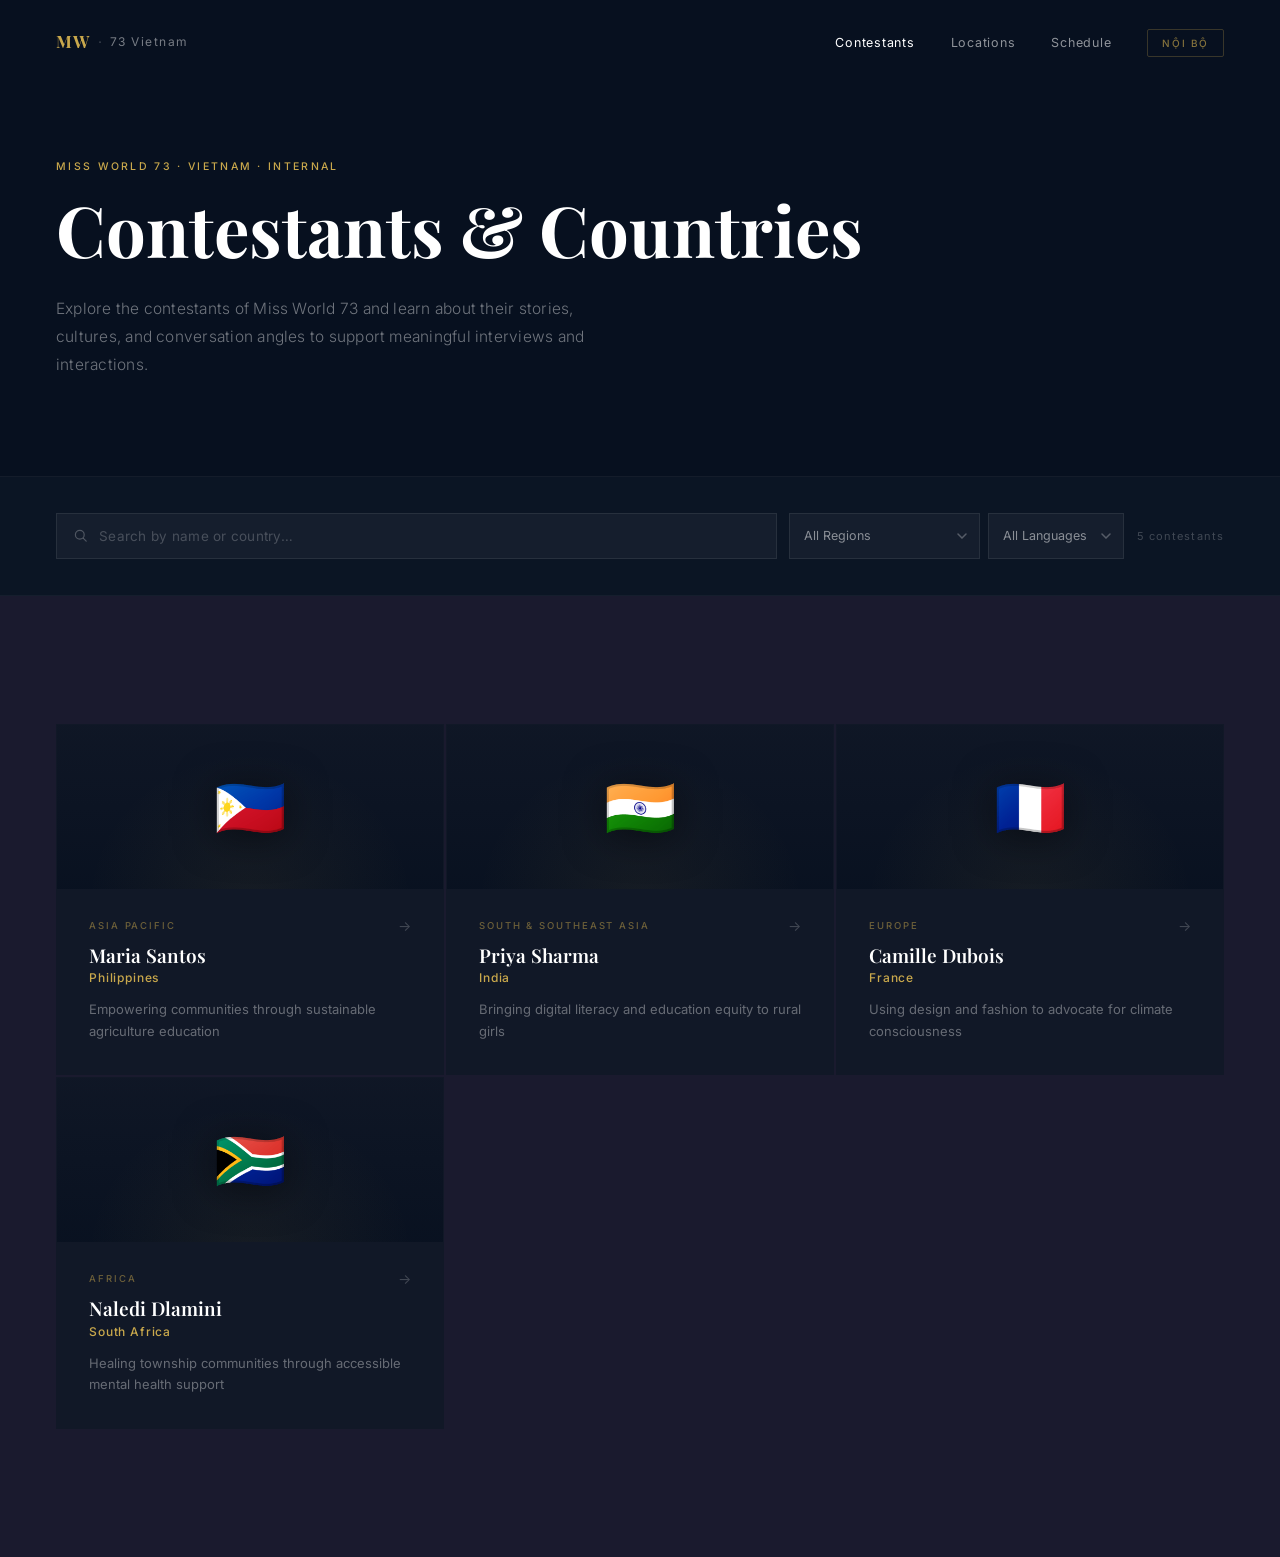
==== commit b7bedd9c: "Refine contestant bio editor stability" ====
--- a/contestants.html
+++ b/contestants.html
@@ -118,6 +118,7 @@
     <div class="profile-modal__panel" id="modal-panel" role="dialog" aria-modal="true">
       <div class="profile-modal__topbar"></div>
       <div class="profile-modal__content" id="modal-content"></div>
+      <div class="profile-toast-host" id="profile-toast-host" aria-live="polite" aria-atomic="true"></div>
       <div class="asset-popover" id="asset-modal" aria-hidden="true">
         <div class="asset-popover__panel" id="asset-panel" role="dialog" aria-modal="false" aria-labelledby="asset-title">
           <div class="asset-popover__content" id="asset-modal-content"></div>
@@ -128,7 +129,6 @@
 
   <input type="file" id="cover-upload-input" accept="image/*" hidden />
   <input type="file" id="avatar-upload-input" accept="image/*" hidden />
-  <input type="file" id="flag-upload-input" accept="image/*" hidden />
   <input type="file" id="gallery-upload-input" accept="image/*" multiple hidden />
   <input type="file" id="beauty-image-upload-input" accept="image/*" hidden />
 
--- a/Team-Website/Prototype-v1/css/contestants.css
+++ b/Team-Website/Prototype-v1/css/contestants.css
@@ -420,12 +420,45 @@
 }
 
 .profile-edit-status {
-  margin: 24px 0 0;
-  padding: 12px 14px;
-  background: rgba(201,168,76,0.08);
-  border: 1px solid rgba(201,168,76,0.18);
+  display: inline-flex;
+  align-items: center;
+  justify-content: center;
+  min-height: 36px;
+  padding: 0 14px;
+  border-radius: 999px;
+  background: rgba(16,24,38,0.92);
+  border: 1px solid rgba(255,255,255,0.12);
   color: var(--champagne);
   font-size: 12px;
+  line-height: 1;
+  white-space: nowrap;
+  box-shadow: 0 14px 32px rgba(0,0,0,0.24);
+  animation: profileToastInOut 3s ease forwards;
+}
+
+.profile-toast-host {
+  position: absolute;
+  left: 50%;
+  bottom: 22px;
+  z-index: 40;
+  transform: translateX(-50%);
+  pointer-events: none;
+}
+
+@keyframes profileToastInOut {
+  from {
+    opacity: 0;
+    transform: translateY(8px);
+  }
+  10%,
+  78% {
+    opacity: 1;
+    transform: translateY(0);
+  }
+  100% {
+    opacity: 0;
+    transform: translateY(8px);
+  }
 }
 
 .profile-hero {
@@ -1603,6 +1636,12 @@
   background: rgba(201,168,76,0.24);
 }
 
+.icon-action--compact {
+  width: 32px;
+  height: 32px;
+  border-radius: 9px;
+}
+
 .notion-page {
   color: var(--white);
 }
@@ -1611,25 +1650,39 @@
   position: relative;
   min-height: 280px;
   margin: -42px 0 0;
-  background-size: cover;
-  background-position: center;
   overflow: hidden;
 }
 
-.notion-cover::before {
-  content: '';
+.notion-cover__media,
+.notion-cover__shade {
   position: absolute;
   inset: 0;
+}
+
+.notion-cover__media {
+  z-index: 0;
+}
+
+.notion-cover__shade {
+  z-index: 1;
   background:
     linear-gradient(180deg, rgba(8,12,19,0.1) 0%, rgba(8,12,19,0.18) 34%, rgba(8,12,19,0.72) 100%),
     linear-gradient(90deg, rgba(0,0,0,0.06) 0%, rgba(0,0,0,0) 40%, rgba(0,0,0,0.12) 100%);
 }
 
+.notion-cover__toolbar {
+  position: absolute;
+  top: 18px;
+  right: 18px;
+  z-index: 2;
+  display: flex;
+  flex-direction: column;
+  align-items: flex-end;
+  gap: 10px;
+}
+
+.notion-cover__edit,
 .notion-cover__controls {
-  position: absolute;
-  right: 28px;
-  bottom: 22px;
-  z-index: 2;
   display: inline-flex;
   align-items: center;
   gap: 8px;
@@ -2266,9 +2319,13 @@
     margin-top: -26px;
   }
 
+  .notion-cover__toolbar {
+    top: 14px;
+    right: 14px;
+  }
+
   .notion-cover__controls {
-    right: 18px;
-    bottom: 18px;
+    justify-content: flex-end;
   }
 
   .notion-avatar-row {
@@ -2351,30 +2408,34 @@
   box-shadow: 0 22px 44px rgba(0,0,0,0.22);
 }
 
-.profile-identity-card__actions {
-  position: absolute;
-  top: 18px;
-  right: 18px;
-  display: flex;
-  align-items: center;
-  gap: 8px;
-}
-
 .profile-identity-card__main {
   display: grid;
   grid-template-columns: 132px minmax(0, 1fr);
   gap: 24px;
-  align-items: center;
+  align-items: start;
 }
 
 .profile-social-copy {
   min-width: 0;
+  min-height: 132px;
   padding-right: 72px;
+  display: grid;
+  gap: 14px;
+  align-content: start;
+}
+
+.profile-social-copy__primary {
+  min-height: 126px;
+  display: flex;
+  flex-direction: column;
+  justify-content: center;
 }
 
 .profile-social-copy__fields {
   display: grid;
   gap: 12px;
+  min-height: 126px;
+  align-content: start;
 }
 
 .notion-avatar {
@@ -2418,6 +2479,14 @@
   background: rgba(255,255,255,0.9);
 }
 
+.notion-avatar__flag--emoji {
+  display: inline-flex;
+  align-items: center;
+  justify-content: center;
+  font-size: 24px;
+  line-height: 1;
+}
+
 .notion-avatar__controls {
   position: absolute;
   top: -8px;
@@ -2454,6 +2523,104 @@
 .profile-social-copy .notion-field__control[name="profile.tagline"] {
   min-height: 84px;
   color: rgba(255,255,255,0.74);
+}
+
+.profile-social-links {
+  display: flex;
+  flex-wrap: wrap;
+  gap: 10px 14px;
+}
+
+.profile-social-inline {
+  display: flex;
+  align-items: center;
+  gap: 10px;
+  flex-wrap: wrap;
+  min-height: 36px;
+}
+
+.profile-social-inline--linked {
+  gap: 12px;
+}
+
+.profile-social-link {
+  display: inline-flex;
+  align-items: center;
+  gap: 9px;
+  color: rgba(255,255,255,0.8);
+  text-decoration: none;
+  font-size: 16px;
+  font-weight: 500;
+  line-height: 1.4;
+  transition: color 0.18s ease, transform 0.18s ease;
+}
+
+.profile-social-link:hover {
+  color: var(--white);
+  transform: translateY(-1px);
+}
+
+.profile-social-link__icon {
+  display: inline-flex;
+  align-items: center;
+  justify-content: center;
+  color: var(--champagne);
+}
+
+.profile-social-link__icon svg {
+  width: 18px;
+  height: 18px;
+}
+
+.profile-social-link__label {
+  letter-spacing: 0.01em;
+}
+
+.notion-cover {
+  min-height: 320px;
+  margin: 0;
+  border-bottom: 1px solid rgba(255,255,255,0.04);
+}
+
+.notion-cover__media,
+.notion-cover__image,
+.asset-popover__cover-media {
+  position: absolute;
+  inset: 0;
+  width: 100%;
+  height: 100%;
+}
+
+.notion-cover__image,
+.asset-popover__cover-media {
+  display: block;
+  object-fit: cover;
+}
+
+.notion-cover__media--placeholder {
+  background-color: rgba(255,255,255,0.03);
+}
+
+.notion-cover__toolbar {
+  top: 24px;
+  right: 24px;
+  max-width: calc(100% - 48px);
+}
+
+.notion-cover__edit,
+.notion-cover__controls {
+  flex-wrap: wrap;
+  justify-content: flex-end;
+}
+
+.profile-identity-card {
+  z-index: 3;
+  margin: -56px auto 34px;
+  padding: 28px 30px 26px;
+}
+
+.profile-identity-card__main {
+  align-items: start;
 }
 
 .asset-popover {
@@ -2518,8 +2685,39 @@
 
 .asset-popover__cover-preview {
   min-height: 140px;
-  background-size: cover;
-  background-position: center;
+  position: relative;
+}
+
+.asset-popover__cover-stack {
+  display: grid;
+  gap: 12px;
+}
+
+.asset-popover__cover-original,
+.asset-popover__cover-frame {
+  border-radius: 14px;
+  border: 1px solid rgba(255,255,255,0.08);
+  overflow: hidden;
+  background: rgba(255,255,255,0.03);
+}
+
+.asset-popover__cover-original {
+  min-height: 148px;
+  display: flex;
+  align-items: center;
+  justify-content: center;
+}
+
+.asset-popover__cover-original-image {
+  width: 100%;
+  height: 148px;
+  object-fit: contain;
+  display: block;
+  background: rgba(6,10,18,0.55);
+}
+
+.asset-popover__cover-frame {
+  min-height: 118px;
 }
 
 .asset-popover__gallery-preview {
@@ -2533,6 +2731,10 @@
   display: grid;
   grid-template-columns: 1fr 1fr;
   gap: 12px;
+}
+
+.asset-popover__slots--stack {
+  grid-template-columns: 1fr;
 }
 
 .asset-popover__slot {
@@ -2589,6 +2791,16 @@
 
 .asset-popover__flag-preview {
   object-fit: cover;
+}
+
+.asset-popover__flag-preview--emoji {
+  display: inline-flex;
+  align-items: center;
+  justify-content: center;
+  background: rgba(255,255,255,0.08);
+  font-size: 28px;
+  line-height: 1;
+  border: 1px solid rgba(255,255,255,0.08);
 }
 
 .asset-popover__flag-fallback {
@@ -2633,6 +2845,10 @@
   grid-template-columns: minmax(0, 1fr) auto;
   gap: 8px;
   align-items: center;
+}
+
+.asset-popover__url-inline--wide {
+  grid-template-columns: minmax(0, 1fr) auto;
 }
 
 .asset-popover__button {
@@ -2689,6 +2905,28 @@
   gap: 8px;
 }
 
+.asset-popover__flag-section {
+  display: grid;
+  gap: 10px;
+}
+
+.asset-popover__flag-inline {
+  display: flex;
+  align-items: center;
+  justify-content: space-between;
+  gap: 12px;
+  padding: 12px 14px;
+  border-radius: 14px;
+  border: 1px solid rgba(255,255,255,0.08);
+  background: rgba(255,255,255,0.03);
+}
+
+.asset-popover__flag-current {
+  display: inline-flex;
+  align-items: center;
+  justify-content: center;
+}
+
 .asset-popover__flag-picker {
   display: grid;
   gap: 10px;
@@ -2747,16 +2985,29 @@
   background: rgba(201,168,76,0.12);
 }
 
-.asset-popover__flag-option img {
+.asset-popover__flag-option-emoji {
   width: 38px;
   height: 26px;
-  object-fit: cover;
+  display: inline-flex;
+  align-items: center;
+  justify-content: center;
   border-radius: 8px;
+  background: rgba(255,255,255,0.06);
+  font-size: 22px;
+  line-height: 1;
 }
 
 .asset-popover__flag-option span {
   font-size: 12px;
   line-height: 1.35;
+}
+
+.asset-popover__flag-empty {
+  padding: 18px 14px;
+  border-radius: 12px;
+  border: 1px dashed rgba(255,255,255,0.1);
+  color: rgba(255,255,255,0.48);
+  text-align: center;
 }
 
 @media (max-width: 768px) {
@@ -2774,6 +3025,26 @@
     padding-right: 0;
   }
 
+  .profile-social-links {
+    flex-direction: column;
+    align-items: flex-start;
+    gap: 8px;
+  }
+
+  .profile-social-inline {
+    align-items: flex-start;
+  }
+
+  .notion-cover {
+    min-height: 240px;
+  }
+
+  .notion-cover__toolbar {
+    top: 14px;
+    right: 14px;
+    max-width: calc(100% - 28px);
+  }
+
   .notion-avatar,
   .profile-avatar-stack {
     width: 108px;
@@ -2787,4 +3058,8 @@
   .asset-popover__flag-grid {
     grid-template-columns: 1fr;
   }
-}
+
+  .asset-popover__cover-original-image {
+    height: 120px;
+  }
+}
